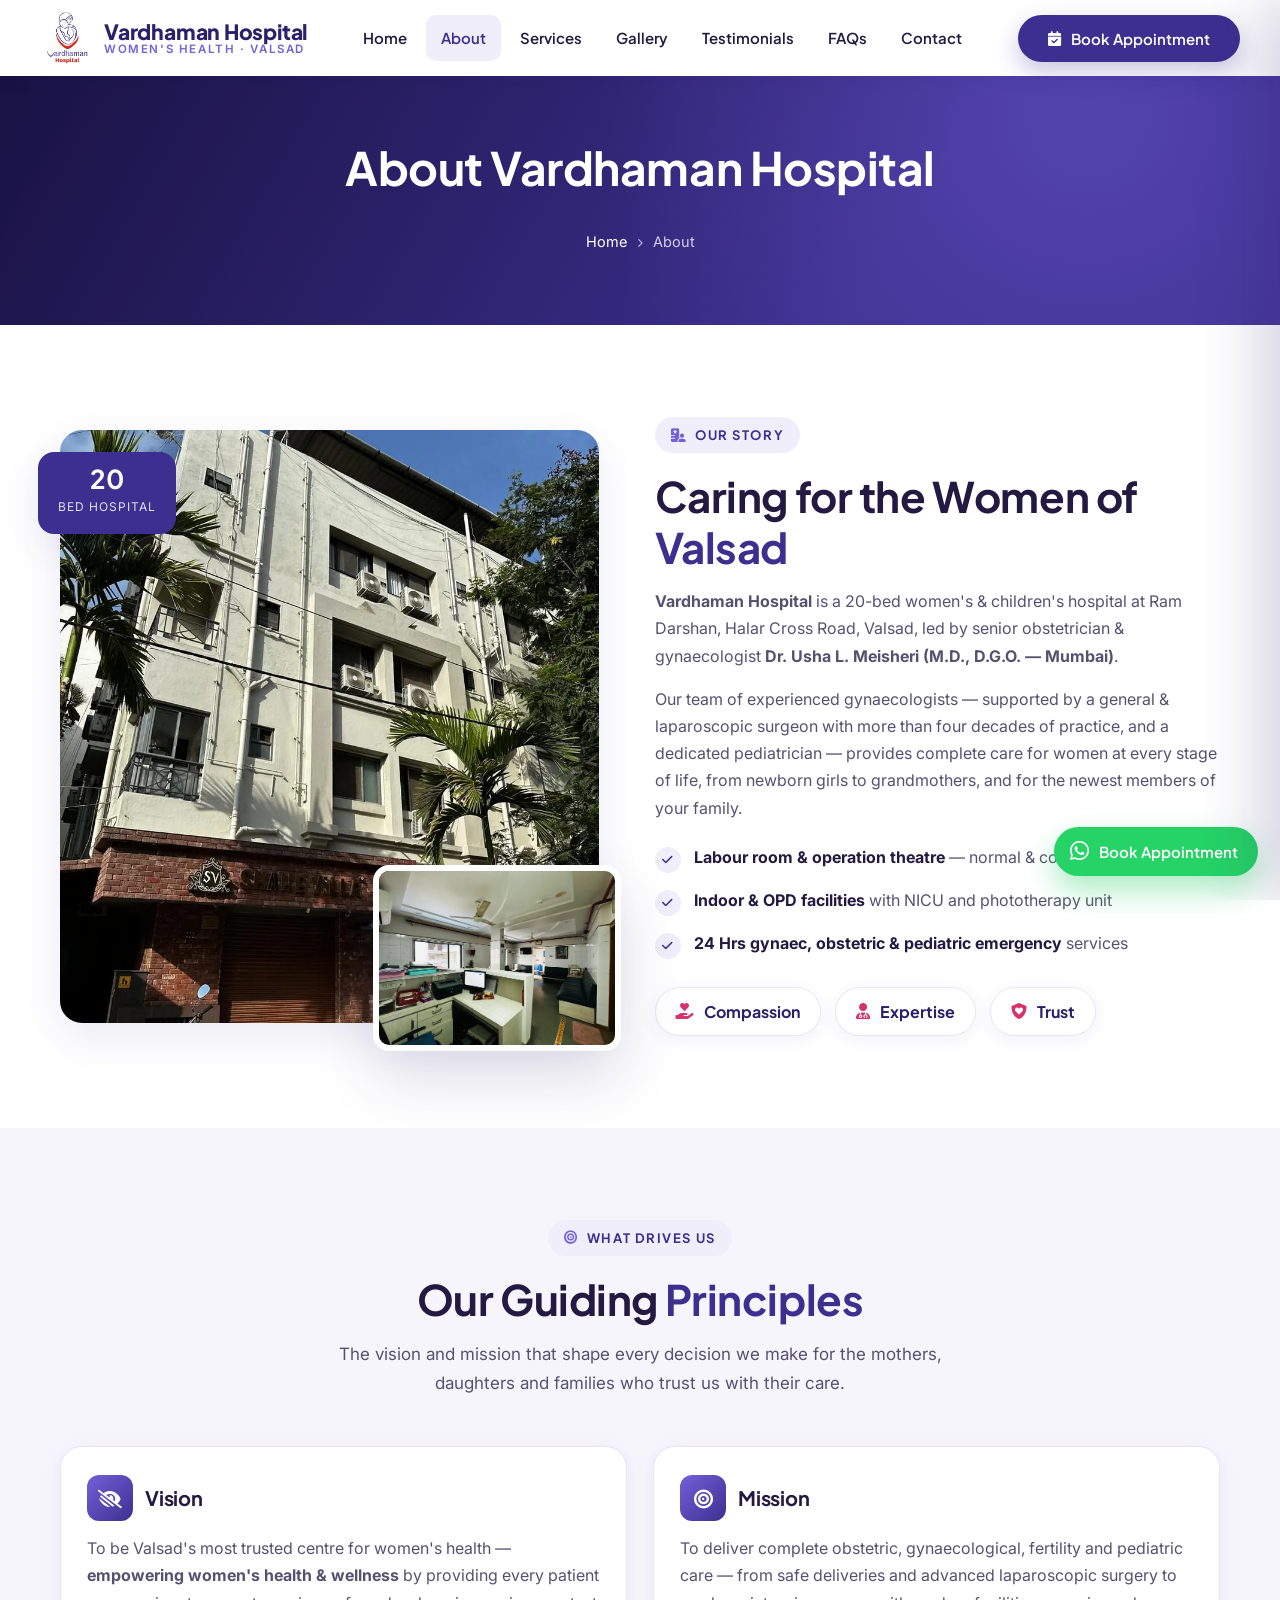
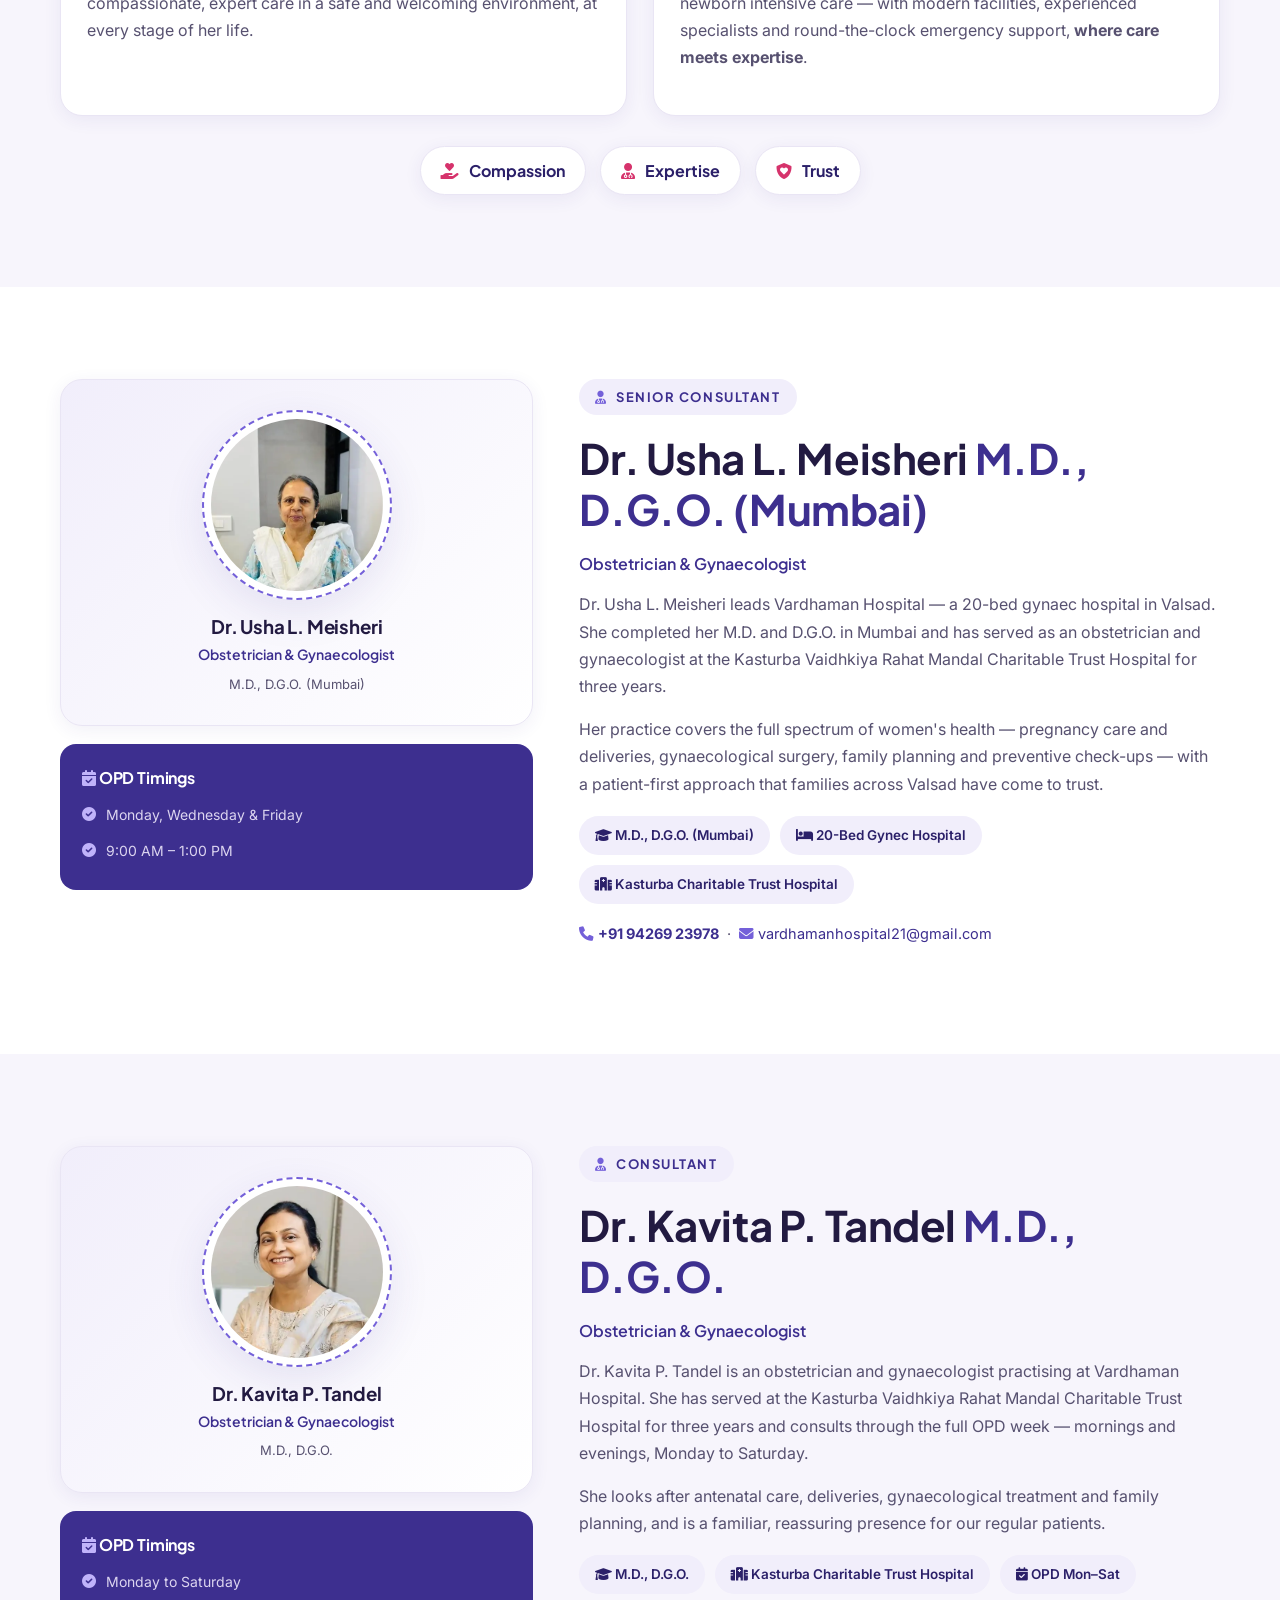
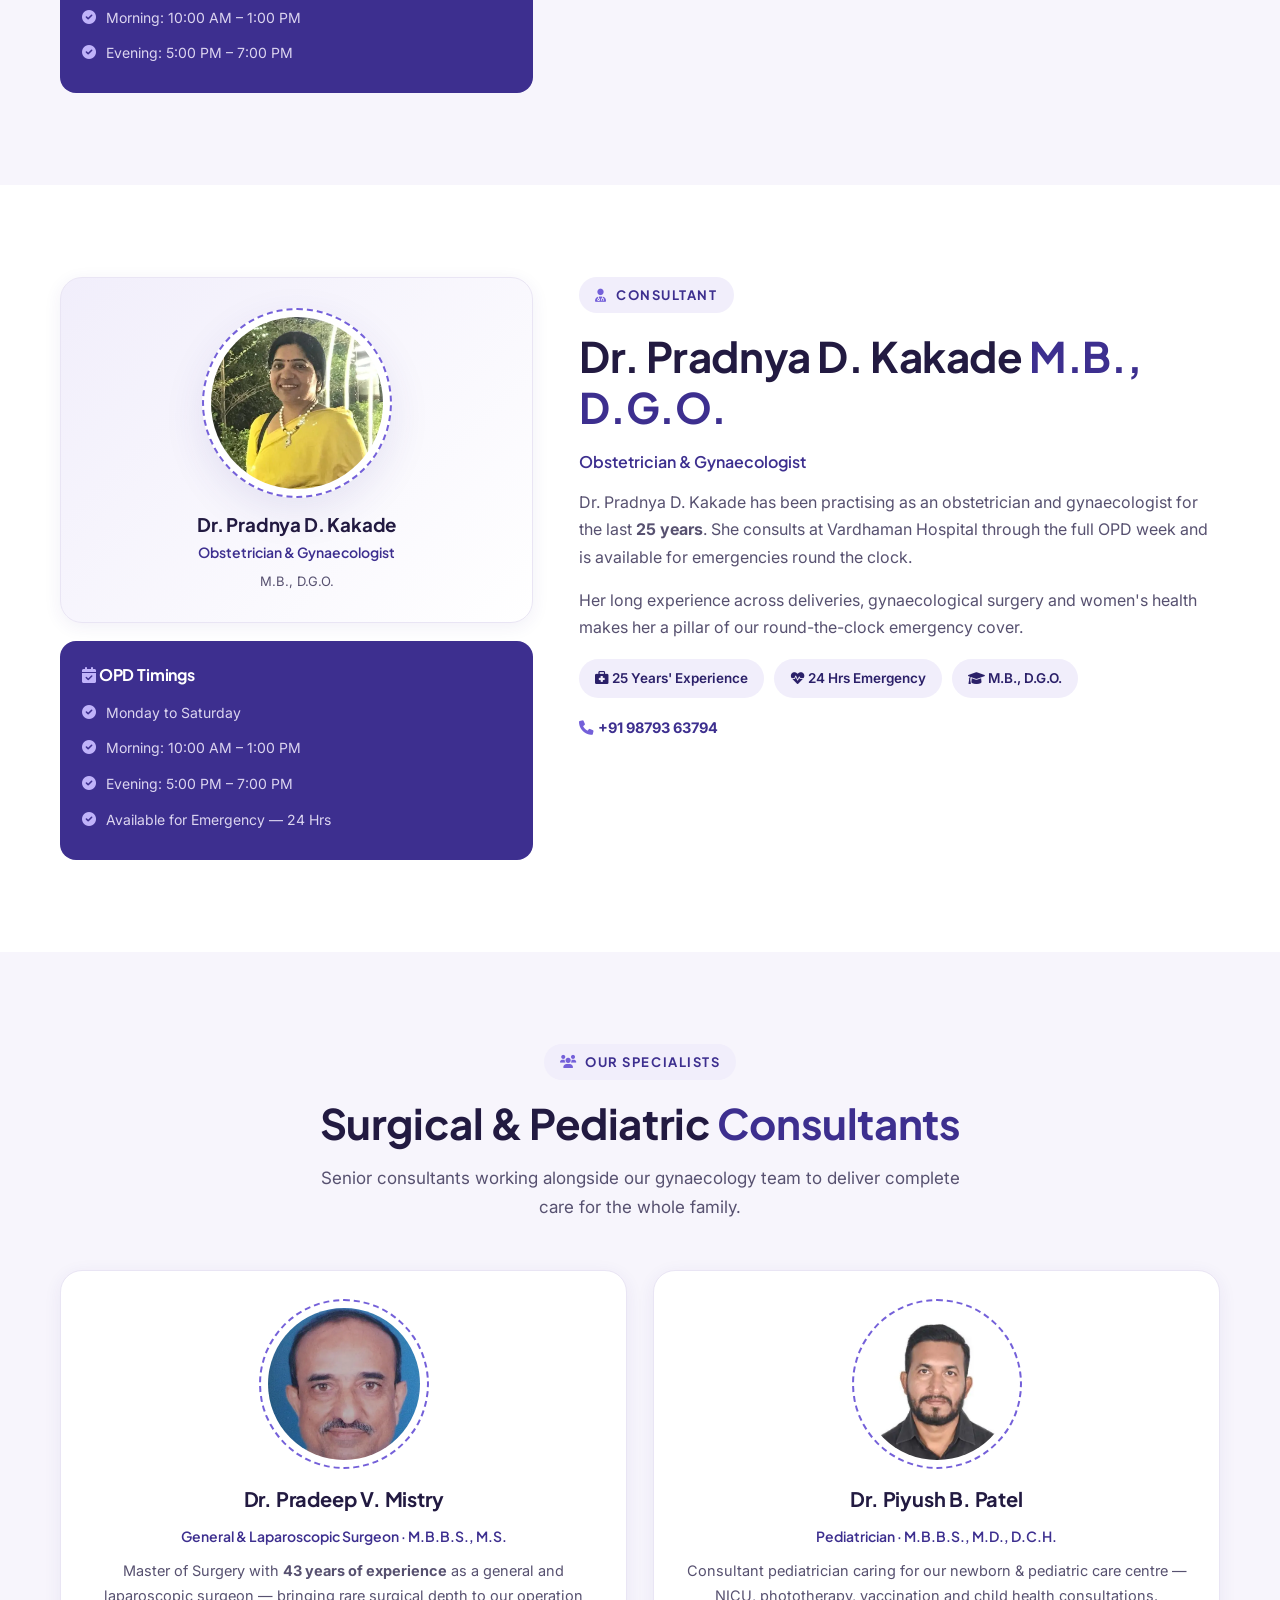
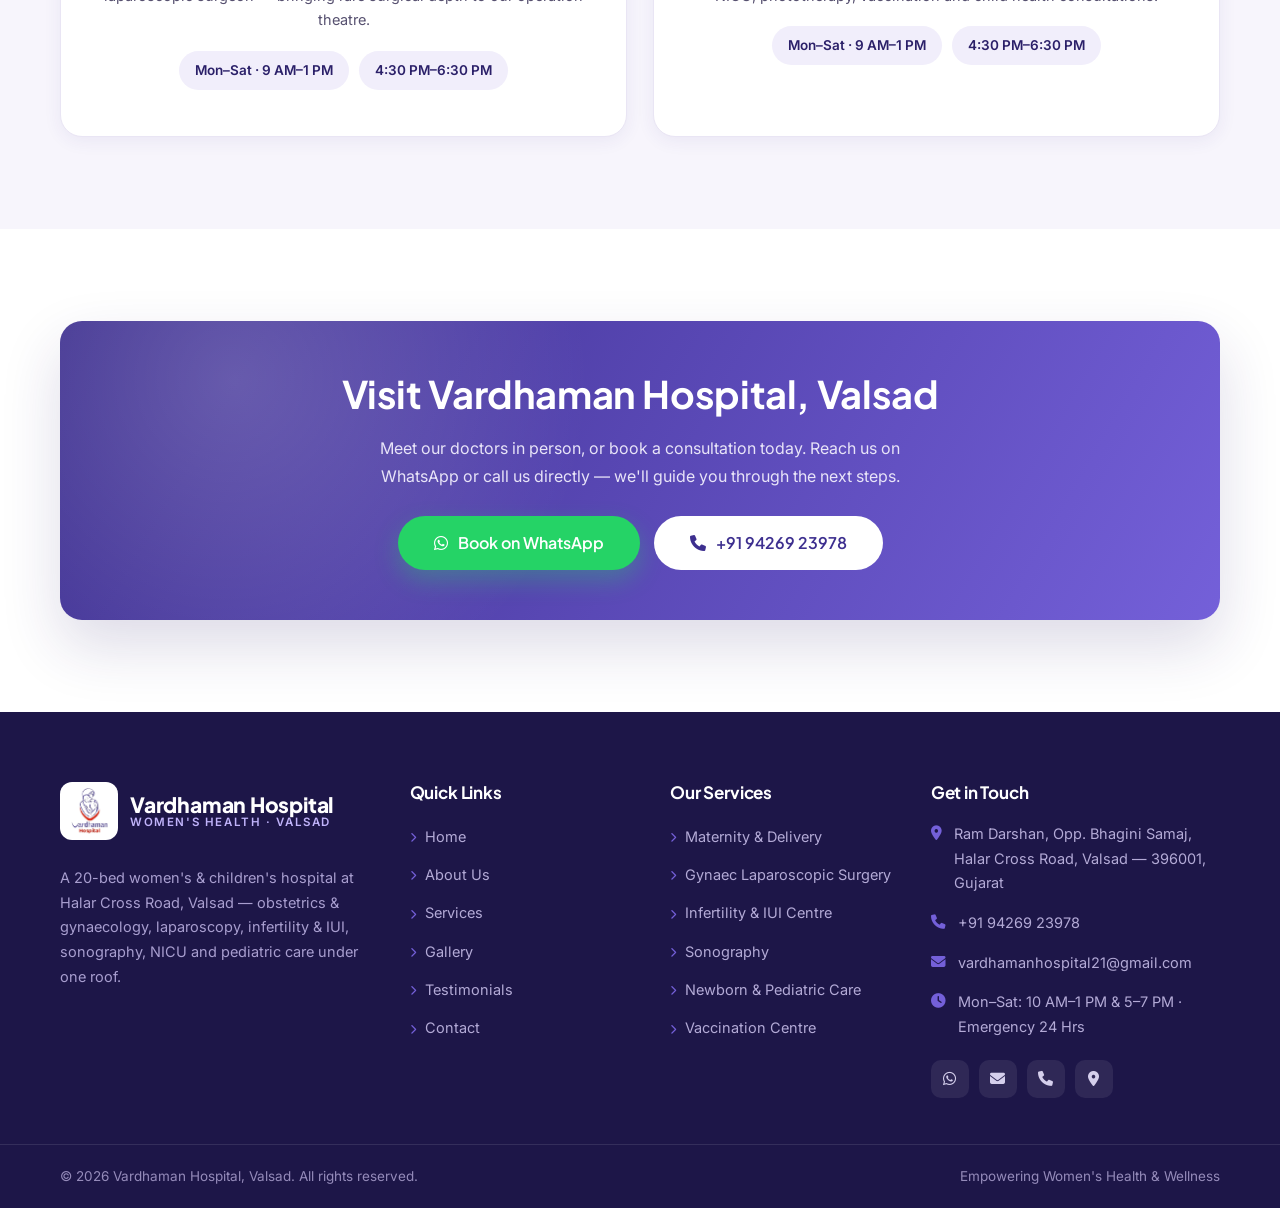
==== about.html @ eed8c85b "initial commit" ====
<!DOCTYPE html>
<html lang="en">

<head>
  <meta charset="UTF-8">
  <meta name="viewport" content="width=device-width, initial-scale=1.0">
  <title>About Us | Vardhaman Hospital — Women's &amp; Children's Hospital, Valsad</title>
  <meta name="description"
    content="About Vardhaman Hospital, Valsad — a 20-bed women's &amp; children's hospital led by Dr. Usha L. Meisheri (M.D., D.G.O.) with an experienced team of gynaecologists, a laparoscopic surgeon and a pediatrician.">
  <meta name="theme-color" content="#3d2f8f">

  <!--===== FAVICON =====-->
  <link rel="icon" href="assets/img/vardhaman/logo/favicon.ico" sizes="any">
  <link rel="icon" type="image/png" sizes="32x32" href="assets/img/vardhaman/logo/favicon-32x32.png">
  <link rel="icon" type="image/png" sizes="16x16" href="assets/img/vardhaman/logo/favicon-16x16.png">
  <link rel="apple-touch-icon" href="assets/img/vardhaman/logo/apple-touch-icon.png">

  <!--===== FONTS =====-->
  <link rel="preconnect" href="https://fonts.googleapis.com">
  <link rel="preconnect" href="https://fonts.gstatic.com" crossorigin>
  <link href="https://fonts.googleapis.com/css2?family=Plus+Jakarta+Sans:wght@500;600;700;800&family=Inter:wght@400;500;600&display=swap" rel="stylesheet">

  <!--===== CSS =====-->
  <link rel="stylesheet" href="assets/css/fa-subset.css">
  <link rel="stylesheet" href="assets/css/vardhaman.css">
</head>

<body>
  <!--===== FLOATING WHATSAPP + TOP =====-->
  <a class="sd-wa" href="https://api.whatsapp.com/send/?phone=919426923978&text=Hello%20Vardhaman%20Hospital%2C%20I%20would%20like%20to%20book%20an%20appointment." target="_blank" rel="noopener" aria-label="Book on WhatsApp">
    <span class="sd-wa__pulse"></span><i class="fa-brands fa-whatsapp"></i><span class="sd-wa__label">Book Appointment</span>
  </a>
  <button class="sd-top" aria-label="Back to top"><i class="fa-solid fa-arrow-up"></i></button>

  <!--===== HEADER =====-->
  <header class="sd-header">
    <div class="sd-container sd-header__in">
      <a href="index.html" class="sd-brand">
        <img src="assets/img/vardhaman/logo/vardhaman-logo.webp" alt="Vardhaman Hospital logo" class="sd-brand__mark">
        <span class="sd-brand__tx"><b>Vardhaman Hospital</b><span>Women's Health · Valsad</span></span>
      </a>
      <nav class="sd-nav">
        <a href="index.html">Home</a>
        <a href="about.html" class="active">About</a>
        <a href="services.html">Services</a>
        <a href="gallery.html">Gallery</a>
        <a href="testimonial.html">Testimonials</a>
        <a href="faq.html">FAQs</a>
        <a href="contact.html">Contact</a>
      </nav>
      <div class="sd-header__cta">
        <a href="contact.html" class="sd-btn sd-btn--primary"><i class="fa-solid fa-calendar-check"></i> Book Appointment</a>
        <button class="sd-burger" aria-label="Open menu"><i class="fa-solid fa-bars-staggered"></i></button>
      </div>
    </div>
  </header>

  <!--===== MOBILE DRAWER =====-->
  <div class="sd-offcanvas">
  <div class="sd-overlay"></div>
  <aside class="sd-drawer" aria-label="Mobile menu">
    <div class="sd-drawer__head">
      <a href="index.html" class="sd-brand">
        <img src="assets/img/vardhaman/logo/vardhaman-logo.webp" alt="Vardhaman Hospital logo" class="sd-brand__mark">
        <span class="sd-brand__tx"><b>Vardhaman Hospital</b><span>Women's Health · Valsad</span></span>
      </a>
      <button class="sd-drawer__close" aria-label="Close menu"><i class="fa-solid fa-xmark"></i></button>
    </div>
    <nav>
      <a href="index.html">Home</a>
      <a href="about.html" class="active">About</a>
      <a href="services.html">Services</a>
      <a href="gallery.html">Gallery</a>
      <a href="testimonial.html">Testimonials</a>
      <a href="faq.html">FAQs</a>
      <a href="contact.html">Contact</a>
    </nav>
    <div class="sd-drawer__cta">
      <a href="https://api.whatsapp.com/send/?phone=919426923978&text=Hello%20Vardhaman%20Hospital%2C%20I%20would%20like%20to%20book%20an%20appointment." target="_blank" rel="noopener" class="sd-btn sd-btn--wa"><i class="fa-brands fa-whatsapp"></i> Book on WhatsApp</a>
      <a href="tel:+919426923978" class="sd-btn sd-btn--ghost"><i class="fa-solid fa-phone"></i> Call Now</a>
    </div>
    <div class="sd-drawer__contact">
      <a href="https://www.google.com/maps?q=Vardhaman+Hospital+Halar+Cross+Road+Valsad" target="_blank" rel="noopener"><i class="fa-solid fa-location-dot"></i> Ram Darshan, Opp. Bhagini Samaj, Halar Cross Road, Valsad — 396001</a>
      <a href="mailto:vardhamanhospital21@gmail.com"><i class="fa-solid fa-envelope"></i> vardhamanhospital21@gmail.com</a>
    </div>
  </aside>
  </div>

  <!--===== PAGE HERO =====-->
  <section class="sd-pagehero">
    <div class="sd-container">
      <h1>About Vardhaman Hospital</h1>
      <div class="sd-crumb"><a href="index.html">Home</a> <i class="fa-solid fa-chevron-right"></i> <span>About</span></div>
    </div>
  </section>

  <!--===== OUR STORY =====-->
  <section class="sd-section">
    <div class="sd-container">
      <div class="sd-about__grid">
        <div class="sd-about__media">
          <img src="assets/img/vardhaman/photos/building-front.webp" alt="Vardhaman Hospital building at Halar Cross Road, Valsad" class="main" loading="lazy" decoding="async">
          <img src="assets/img/vardhaman/photos/reception.webp" alt="Reception at Vardhaman Hospital" class="accent-img" loading="lazy" decoding="async">
          <div class="estab"><b>20</b><span>Bed Hospital</span></div>
        </div>
        <div class="sd-about__body">
          <span class="sd-eyebrow"><i class="fa-solid fa-hospital-user"></i> Our Story</span>
          <h2 class="sd-title">Caring for the Women of <span class="hl">Valsad</span></h2>
          <p><strong>Vardhaman Hospital</strong> is a 20-bed women's &amp; children's hospital at Ram Darshan, Halar Cross Road, Valsad, led by senior obstetrician &amp; gynaecologist <strong>Dr. Usha L. Meisheri (M.D., D.G.O. — Mumbai)</strong>.</p>
          <p>Our team of experienced gynaecologists — supported by a general &amp; laparoscopic surgeon with more than four decades of practice, and a dedicated pediatrician — provides complete care for women at every stage of life, from newborn girls to grandmothers, and for the newest members of your family.</p>
          <ul class="sd-feat-list">
            <li><i class="fa-solid fa-check"></i> <span><b>Labour room &amp; operation theatre</b> — normal &amp; complicated deliveries</span></li>
            <li><i class="fa-solid fa-check"></i> <span><b>Indoor &amp; OPD facilities</b> with NICU and phototherapy unit</span></li>
            <li><i class="fa-solid fa-check"></i> <span><b>24 Hrs gynaec, obstetric &amp; pediatric emergency</b> services</span></li>
          </ul>
          <div class="sd-values">
            <span class="sd-value"><i class="fa-solid fa-hand-holding-heart"></i> Compassion</span>
            <span class="sd-value"><i class="fa-solid fa-user-doctor"></i> Expertise</span>
            <span class="sd-value"><i class="fa-solid fa-shield-heart"></i> Trust</span>
          </div>
        </div>
      </div>
    </div>
  </section>

  <!--===== GUIDING PRINCIPLES =====-->
  <section class="sd-section sd-section--soft">
    <div class="sd-container">
      <div class="sd-head-center" style="margin-bottom:48px;">
        <span class="sd-eyebrow"><i class="fa-solid fa-bullseye"></i> What Drives Us</span>
        <h2 class="sd-title">Our Guiding <span class="hl">Principles</span></h2>
        <p class="sd-lead sd-narrow">The vision and mission that shape every decision we make for the mothers, daughters and families who trust us with their care.</p>
      </div>
      <div class="sd-grid-2">
        <div class="sd-pc-card">
          <h3><span class="sd-pc-ic"><i class="fa-solid fa-eye-low-vision"></i></span> Vision</h3>
          <p>To be Valsad's most trusted centre for women's health — <strong>empowering women's health &amp; wellness</strong> by providing every patient compassionate, expert care in a safe and welcoming environment, at every stage of her life.</p>
        </div>
        <div class="sd-pc-card">
          <h3><span class="sd-pc-ic"><i class="fa-solid fa-bullseye"></i></span> Mission</h3>
          <p>To deliver complete obstetric, gynaecological, fertility and pediatric care — from safe deliveries and advanced laparoscopic surgery to newborn intensive care — with modern facilities, experienced specialists and round-the-clock emergency support, <strong>where care meets expertise</strong>.</p>
        </div>
      </div>
      <div class="sd-values" style="justify-content:center; margin-top:30px;">
        <span class="sd-value"><i class="fa-solid fa-hand-holding-heart"></i> Compassion</span>
        <span class="sd-value"><i class="fa-solid fa-user-doctor"></i> Expertise</span>
        <span class="sd-value"><i class="fa-solid fa-shield-heart"></i> Trust</span>
      </div>
    </div>
  </section>

  <!--===== DOCTOR — DR. USHA L. MEISHERI =====-->
  <section class="sd-section">
    <div class="sd-container">
      <div class="sd-profile">
        <div class="sd-profile__media">
          <div style="background:linear-gradient(135deg,var(--c-accent-soft),#fff);border:1px solid var(--c-line);border-radius:var(--radius-lg);padding:30px 24px;text-align:center;box-shadow:var(--shadow-sm);margin-bottom:18px;">
            <img src="assets/img/vardhaman/team/dr-usha-meisheri.webp" alt="Dr. Usha L. Meisheri, Obstetrician &amp; Gynaecologist" style="width:190px;height:190px;border-radius:50%;object-fit:cover;object-position:top center;margin:0 auto 16px;display:block;border:2px dashed var(--c-accent);padding:7px;background:#fff;" loading="lazy" decoding="async">
            <h3 style="margin-bottom:4px;">Dr. Usha L. Meisheri</h3>
            <div style="color:var(--c-primary);font-weight:600;font-family:var(--ff-head);font-size:14px;">Obstetrician &amp; Gynaecologist</div>
            <p style="font-size:13px;margin:6px 0 0;color:var(--c-body);">M.D., D.G.O. (Mumbai)</p>
          </div>
          <div class="card">
            <h4><i class="fa-solid fa-calendar-check"></i> OPD Timings</h4>
            <ul>
              <li><i class="fa-solid fa-circle-check"></i> <span>Monday, Wednesday &amp; Friday</span></li>
              <li><i class="fa-solid fa-circle-check"></i> <span>9:00 AM – 1:00 PM</span></li>
            </ul>
          </div>
        </div>
        <div class="sd-profile__body">
          <span class="sd-eyebrow"><i class="fa-solid fa-user-doctor"></i> Senior Consultant</span>
          <h2 class="sd-title">Dr. Usha L. Meisheri <span class="hl">M.D., D.G.O. (Mumbai)</span></h2>
          <div class="sd-doc__role" style="font-size:16px; margin-bottom:14px;">Obstetrician &amp; Gynaecologist</div>
          <p>Dr. Usha L. Meisheri leads Vardhaman Hospital — a 20-bed gynaec hospital in Valsad. She completed her M.D. and D.G.O. in Mumbai and has served as an obstetrician and gynaecologist at the Kasturba Vaidhkiya Rahat Mandal Charitable Trust Hospital for three years.</p>
          <p>Her practice covers the full spectrum of women's health — pregnancy care and deliveries, gynaecological surgery, family planning and preventive check-ups — with a patient-first approach that families across Valsad have come to trust.</p>
          <div class="sd-chip-row">
            <span class="sd-chip"><i class="fa-solid fa-graduation-cap"></i> M.D., D.G.O. (Mumbai)</span>
            <span class="sd-chip"><i class="fa-solid fa-bed"></i> 20-Bed Gynec Hospital</span>
            <span class="sd-chip"><i class="fa-solid fa-hospital"></i> Kasturba Charitable Trust Hospital</span>
          </div>
          <p style="font-size:14.5px;"><i class="fa-solid fa-phone" style="color:var(--c-accent);"></i> <a href="tel:+919426923978"><strong>+91 94269 23978</strong></a> &nbsp;·&nbsp; <i class="fa-solid fa-envelope" style="color:var(--c-accent);"></i> <a href="mailto:vardhamanhospital21@gmail.com">vardhamanhospital21@gmail.com</a></p>
        </div>
      </div>
    </div>
  </section>

  <!--===== DOCTOR — DR. KAVITA P. TANDEL =====-->
  <section class="sd-section sd-section--soft">
    <div class="sd-container">
      <div class="sd-profile">
        <div class="sd-profile__media">
          <div style="background:linear-gradient(135deg,var(--c-accent-soft),#fff);border:1px solid var(--c-line);border-radius:var(--radius-lg);padding:30px 24px;text-align:center;box-shadow:var(--shadow-sm);margin-bottom:18px;">
            <img src="assets/img/vardhaman/team/dr-kavita-tandel.webp" alt="Dr. Kavita P. Tandel, Obstetrician &amp; Gynaecologist" style="width:190px;height:190px;border-radius:50%;object-fit:cover;object-position:top center;margin:0 auto 16px;display:block;border:2px dashed var(--c-accent);padding:7px;background:#fff;" loading="lazy" decoding="async">
            <h3 style="margin-bottom:4px;">Dr. Kavita P. Tandel</h3>
            <div style="color:var(--c-primary);font-weight:600;font-family:var(--ff-head);font-size:14px;">Obstetrician &amp; Gynaecologist</div>
            <p style="font-size:13px;margin:6px 0 0;color:var(--c-body);">M.D., D.G.O.</p>
          </div>
          <div class="card">
            <h4><i class="fa-solid fa-calendar-check"></i> OPD Timings</h4>
            <ul>
              <li><i class="fa-solid fa-circle-check"></i> <span>Monday to Saturday</span></li>
              <li><i class="fa-solid fa-circle-check"></i> <span>Morning: 10:00 AM – 1:00 PM</span></li>
              <li><i class="fa-solid fa-circle-check"></i> <span>Evening: 5:00 PM – 7:00 PM</span></li>
            </ul>
          </div>
        </div>
        <div class="sd-profile__body">
          <span class="sd-eyebrow"><i class="fa-solid fa-user-doctor"></i> Consultant</span>
          <h2 class="sd-title">Dr. Kavita P. Tandel <span class="hl">M.D., D.G.O.</span></h2>
          <div class="sd-doc__role" style="font-size:16px; margin-bottom:14px;">Obstetrician &amp; Gynaecologist</div>
          <p>Dr. Kavita P. Tandel is an obstetrician and gynaecologist practising at Vardhaman Hospital. She has served at the Kasturba Vaidhkiya Rahat Mandal Charitable Trust Hospital for three years and consults through the full OPD week — mornings and evenings, Monday to Saturday.</p>
          <p>She looks after antenatal care, deliveries, gynaecological treatment and family planning, and is a familiar, reassuring presence for our regular patients.</p>
          <div class="sd-chip-row">
            <span class="sd-chip"><i class="fa-solid fa-graduation-cap"></i> M.D., D.G.O.</span>
            <span class="sd-chip"><i class="fa-solid fa-hospital"></i> Kasturba Charitable Trust Hospital</span>
            <span class="sd-chip"><i class="fa-solid fa-calendar-check"></i> OPD Mon–Sat</span>
          </div>
        </div>
      </div>
    </div>
  </section>

  <!--===== DOCTOR — DR. PRADNYA D. KAKADE =====-->
  <section class="sd-section">
    <div class="sd-container">
      <div class="sd-profile">
        <div class="sd-profile__media">
          <div style="background:linear-gradient(135deg,var(--c-accent-soft),#fff);border:1px solid var(--c-line);border-radius:var(--radius-lg);padding:30px 24px;text-align:center;box-shadow:var(--shadow-sm);margin-bottom:18px;">
            <img src="assets/img/vardhaman/team/dr-pradnya-kakade.webp" alt="Dr. Pradnya D. Kakade, Obstetrician &amp; Gynaecologist" style="width:190px;height:190px;border-radius:50%;object-fit:cover;object-position:top center;margin:0 auto 16px;display:block;border:2px dashed var(--c-accent);padding:7px;background:#fff;" loading="lazy" decoding="async">
            <h3 style="margin-bottom:4px;">Dr. Pradnya D. Kakade</h3>
            <div style="color:var(--c-primary);font-weight:600;font-family:var(--ff-head);font-size:14px;">Obstetrician &amp; Gynaecologist</div>
            <p style="font-size:13px;margin:6px 0 0;color:var(--c-body);">M.B., D.G.O.</p>
          </div>
          <div class="card">
            <h4><i class="fa-solid fa-calendar-check"></i> OPD Timings</h4>
            <ul>
              <li><i class="fa-solid fa-circle-check"></i> <span>Monday to Saturday</span></li>
              <li><i class="fa-solid fa-circle-check"></i> <span>Morning: 10:00 AM – 1:00 PM</span></li>
              <li><i class="fa-solid fa-circle-check"></i> <span>Evening: 5:00 PM – 7:00 PM</span></li>
              <li><i class="fa-solid fa-circle-check"></i> <span>Available for Emergency — 24 Hrs</span></li>
            </ul>
          </div>
        </div>
        <div class="sd-profile__body">
          <span class="sd-eyebrow"><i class="fa-solid fa-user-doctor"></i> Consultant</span>
          <h2 class="sd-title">Dr. Pradnya D. Kakade <span class="hl">M.B., D.G.O.</span></h2>
          <div class="sd-doc__role" style="font-size:16px; margin-bottom:14px;">Obstetrician &amp; Gynaecologist</div>
          <p>Dr. Pradnya D. Kakade has been practising as an obstetrician and gynaecologist for the last <strong>25 years</strong>. She consults at Vardhaman Hospital through the full OPD week and is available for emergencies round the clock.</p>
          <p>Her long experience across deliveries, gynaecological surgery and women's health makes her a pillar of our round-the-clock emergency cover.</p>
          <div class="sd-chip-row">
            <span class="sd-chip"><i class="fa-solid fa-briefcase-medical"></i> 25 Years' Experience</span>
            <span class="sd-chip"><i class="fa-solid fa-heart-pulse"></i> 24 Hrs Emergency</span>
            <span class="sd-chip"><i class="fa-solid fa-graduation-cap"></i> M.B., D.G.O.</span>
          </div>
          <p style="font-size:14.5px;"><i class="fa-solid fa-phone" style="color:var(--c-accent);"></i> <a href="tel:+919879363794"><strong>+91 98793 63794</strong></a></p>
        </div>
      </div>
    </div>
  </section>

  <!--===== VISITING CONSULTANTS =====-->
  <section class="sd-section sd-section--soft">
    <div class="sd-container">
      <div class="sd-head-center" style="margin-bottom:48px;">
        <span class="sd-eyebrow"><i class="fa-solid fa-users"></i> Our Specialists</span>
        <h2 class="sd-title">Surgical &amp; Pediatric <span class="hl">Consultants</span></h2>
        <p class="sd-lead sd-narrow">Senior consultants working alongside our gynaecology team to deliver complete care for the whole family.</p>
      </div>
      <div class="sd-grid-2">
        <div class="sd-pc-card" style="text-align:center;">
          <img src="assets/img/vardhaman/team/dr-pradeep-mistry.webp" alt="Dr. Pradeep V. Mistry, General &amp; Laparoscopic Surgeon" style="width:170px;height:170px;border-radius:50%;object-fit:cover;object-position:top center;margin:0 auto 18px;display:block;border:2px dashed var(--c-accent);padding:7px;background:#fff;" loading="lazy" decoding="async">
          <h3 style="justify-content:center;">Dr. Pradeep V. Mistry</h3>
          <div style="color:var(--c-primary);font-weight:600;font-family:var(--ff-head);font-size:14px;margin-bottom:10px;">General &amp; Laparoscopic Surgeon · M.B.B.S., M.S.</div>
          <p style="font-size:14.5px;">Master of Surgery with <strong>43 years of experience</strong> as a general and laparoscopic surgeon — bringing rare surgical depth to our operation theatre.</p>
          <div class="sd-chip-row" style="justify-content:center;">
            <span class="sd-chip">Mon–Sat · 9 AM–1 PM</span>
            <span class="sd-chip">4:30 PM–6:30 PM</span>
          </div>
        </div>
        <div class="sd-pc-card" style="text-align:center;">
          <img src="assets/img/vardhaman/team/dr-piyush-patel.webp" alt="Dr. Piyush B. Patel, Pediatrician" style="width:170px;height:170px;border-radius:50%;object-fit:cover;object-position:top center;margin:0 auto 18px;display:block;border:2px dashed var(--c-accent);padding:7px;background:#fff;" loading="lazy" decoding="async">
          <h3 style="justify-content:center;">Dr. Piyush B. Patel</h3>
          <div style="color:var(--c-primary);font-weight:600;font-family:var(--ff-head);font-size:14px;margin-bottom:10px;">Pediatrician · M.B.B.S., M.D., D.C.H.</div>
          <p style="font-size:14.5px;">Consultant pediatrician caring for our newborn &amp; pediatric care centre — NICU, phototherapy, vaccination and child health consultations.</p>
          <div class="sd-chip-row" style="justify-content:center;">
            <span class="sd-chip">Mon–Sat · 9 AM–1 PM</span>
            <span class="sd-chip">4:30 PM–6:30 PM</span>
          </div>
        </div>
      </div>
    </div>
  </section>

  <!--===== CTA BANNER =====-->
  <section class="sd-section">
    <div class="sd-container">
      <div class="sd-cta">
        <h2>Visit Vardhaman Hospital, Valsad</h2>
        <p>Meet our doctors in person, or book a consultation today. Reach us on WhatsApp or call us directly — we'll guide you through the next steps.</p>
        <div class="sd-cta__btns">
          <a href="https://api.whatsapp.com/send/?phone=919426923978&text=Hello%20Vardhaman%20Hospital%2C%20I%20would%20like%20to%20book%20an%20appointment." target="_blank" rel="noopener" class="sd-btn sd-btn--wa sd-btn--lg"><i class="fa-brands fa-whatsapp"></i> Book on WhatsApp</a>
          <a href="tel:+919426923978" class="sd-btn sd-btn--light sd-btn--lg"><i class="fa-solid fa-phone"></i> +91 94269 23978</a>
        </div>
      </div>
    </div>
  </section>

  <!--===== FOOTER =====-->
  <footer class="sd-footer">
    <div class="sd-container">
      <div class="sd-footer__grid">
        <div class="sd-footer__about">
          <a href="index.html" class="sd-brand">
            <img src="assets/img/vardhaman/logo/vardhaman-logo.webp" alt="Vardhaman Hospital logo" class="sd-brand__mark">
            <span class="sd-brand__tx"><b>Vardhaman Hospital</b><span>Women's Health · Valsad</span></span>
          </a>
          <p>A 20-bed women's &amp; children's hospital at Halar Cross Road, Valsad — obstetrics &amp; gynaecology, laparoscopy, infertility &amp; IUI, sonography, NICU and pediatric care under one roof.</p>
        </div>
        <div>
          <h4>Quick Links</h4>
          <ul class="sd-footer__links">
            <li><a href="index.html"><i class="fa-solid fa-chevron-right"></i> Home</a></li>
            <li><a href="about.html"><i class="fa-solid fa-chevron-right"></i> About Us</a></li>
            <li><a href="services.html"><i class="fa-solid fa-chevron-right"></i> Services</a></li>
            <li><a href="gallery.html"><i class="fa-solid fa-chevron-right"></i> Gallery</a></li>
            <li><a href="testimonial.html"><i class="fa-solid fa-chevron-right"></i> Testimonials</a></li>
            <li><a href="contact.html"><i class="fa-solid fa-chevron-right"></i> Contact</a></li>
          </ul>
        </div>
        <div>
          <h4>Our Services</h4>
          <ul class="sd-footer__links">
            <li><a href="services.html"><i class="fa-solid fa-chevron-right"></i> Maternity &amp; Delivery</a></li>
            <li><a href="services.html"><i class="fa-solid fa-chevron-right"></i> Gynaec Laparoscopic Surgery</a></li>
            <li><a href="services.html"><i class="fa-solid fa-chevron-right"></i> Infertility &amp; IUI Centre</a></li>
            <li><a href="services.html"><i class="fa-solid fa-chevron-right"></i> Sonography</a></li>
            <li><a href="services.html"><i class="fa-solid fa-chevron-right"></i> Newborn &amp; Pediatric Care</a></li>
            <li><a href="services.html"><i class="fa-solid fa-chevron-right"></i> Vaccination Centre</a></li>
          </ul>
        </div>
        <div>
          <h4>Get in Touch</h4>
          <ul class="sd-footer__contact">
            <li><i class="fa-solid fa-location-dot"></i> <span>Ram Darshan, Opp. Bhagini Samaj, Halar Cross Road, Valsad — 396001, Gujarat</span></li>
            <li><i class="fa-solid fa-phone"></i> <span><a href="tel:+919426923978">+91 94269 23978</a></span></li>
            <li><i class="fa-solid fa-envelope"></i> <a href="mailto:vardhamanhospital21@gmail.com">vardhamanhospital21@gmail.com</a></li>
            <li><i class="fa-solid fa-clock"></i> <span>Mon–Sat: 10 AM–1 PM &amp; 5–7 PM · Emergency 24 Hrs</span></li>
          </ul>
          <div class="sd-footer__social">
            <a href="https://api.whatsapp.com/send/?phone=919426923978" target="_blank" rel="noopener" aria-label="WhatsApp"><i class="fa-brands fa-whatsapp"></i></a>
            <a href="mailto:vardhamanhospital21@gmail.com" aria-label="Email"><i class="fa-solid fa-envelope"></i></a>
            <a href="tel:+919426923978" aria-label="Phone"><i class="fa-solid fa-phone"></i></a>
            <a href="https://www.google.com/maps?q=Vardhaman+Hospital+Halar+Cross+Road+Valsad" target="_blank" rel="noopener" aria-label="Map"><i class="fa-solid fa-location-dot"></i></a>
          </div>
        </div>
      </div>
    </div>
    <div class="sd-footer__bar">
      <div class="sd-container" style="display:flex; justify-content:space-between; gap:14px; flex-wrap:wrap; width:100%;">
        <span>© 2026 Vardhaman Hospital, Valsad. All rights reserved.</span>
        <span>Empowering Women's Health &amp; Wellness</span>
      </div>
    </div>
  </footer>

  <!--===== JS =====-->
  <script defer src="assets/js/vardhaman.js"></script>
</body>

</html>
---- assets/css/fa-subset.css ----
/* Font Awesome 6 (Free) — subset for Vardhaman Hospital. Only icons used on the site. */
@font-face{font-family:"Font Awesome 6 Free";font-style:normal;font-weight:900;font-display:swap;src:url("fonts/fa-solid-900.woff2") format("woff2")}
@font-face{font-family:"Font Awesome 6 Brands";font-style:normal;font-weight:400;font-display:swap;src:url("fonts/fa-brands-400.woff2") format("woff2")}
.fa,.fas,.fa-solid,.fab,.fa-brands{-webkit-font-smoothing:antialiased;-moz-osx-font-smoothing:grayscale;display:inline-block;font-style:normal;font-variant:normal;line-height:1;text-rendering:auto}
.fa,.fas,.fa-solid{font-family:"Font Awesome 6 Free";font-weight:900}
.fab,.fa-brands{font-family:"Font Awesome 6 Brands";font-weight:400}
.fa-arrow-right-long::before{content:"\f178"}
.fa-arrow-up::before{content:"\f062"}
.fa-award::before{content:"\f559"}
.fa-bars-staggered::before{content:"\f550"}
.fa-bed::before{content:"\f236"}
.fa-bolt::before{content:"\f0e7"}
.fa-bone::before{content:"\f5d7"}
.fa-briefcase-medical::before{content:"\f469"}
.fa-bullseye::before{content:"\f140"}
.fa-calendar-check::before{content:"\f274"}
.fa-certificate::before{content:"\f0a3"}
.fa-check::before{content:"\f00c"}
.fa-chevron-right::before{content:"\f054"}
.fa-circle-check::before{content:"\f058"}
.fa-circle-info::before{content:"\f05a"}
.fa-clipboard-check::before{content:"\f46c"}
.fa-clock::before{content:"\f017"}
.fa-comment-medical::before{content:"\f7f5"}
.fa-comments::before{content:"\f086"}
.fa-droplet::before{content:"\f043"}
.fa-envelope::before{content:"\f0e0"}
.fa-eye::before{content:"\f06e"}
.fa-eye-low-vision::before{content:"\f2a8"}
.fa-feather::before{content:"\f52d"}
.fa-graduation-cap::before{content:"\f19d"}
.fa-hand-holding-droplet::before{content:"\f4c1"}
.fa-hand-holding-heart::before{content:"\f4be"}
.fa-hand-holding-medical::before{content:"\e05c"}
.fa-heart-pulse::before{content:"\f21e"}
.fa-hospital::before{content:"\f0f8"}
.fa-hospital-user::before{content:"\f80d"}
.fa-house-medical::before{content:"\e3b2"}
.fa-images::before{content:"\f302"}
.fa-indian-rupee-sign::before{content:"\e1bc"}
.fa-layer-group::before{content:"\f5fd"}
.fa-list-check::before{content:"\f0ae"}
.fa-location-dot::before{content:"\f3c5"}
.fa-microscope::before{content:"\f610"}
.fa-people-group::before{content:"\e533"}
.fa-person-pregnant::before{content:"\e31e"}
.fa-phone::before{content:"\f095"}
.fa-phone-volume::before{content:"\f2a0"}
.fa-shield-heart::before{content:"\e574"}
.fa-shield-virus::before{content:"\e06c"}
.fa-star::before{content:"\f005"}
.fa-stethoscope::before{content:"\f0f1"}
.fa-suitcase-medical::before{content:"\f0fa"}
.fa-user-doctor::before{content:"\f0f0"}
.fa-user-tie::before{content:"\f508"}
.fa-users::before{content:"\f0c0"}
.fa-x-ray::before{content:"\f497"}
.fa-xmark::before{content:"\f00d"}

.fa-whatsapp::before{content:"\f232"}
.fa-magnifying-glass::before{content:"\f002"}
---- assets/css/vardhaman.css ----
/* ============================================================
   VARDHAMAN HOSPITAL — Design System
   Women's & Children's Hospital · Valsad, Gujarat
   Brand: Indigo & Red (from logo) · "Empowering Women's Health & Wellness"
   ============================================================ */

:root {
  --c-primary: #3d2f8f;
  --c-primary-dark: #2b2069;
  --c-primary-darker: #1d1648;
  --c-accent: #7460d9;
  --c-accent-soft: #f1eefb;
  --c-accent-soft2: #e2dcf6;
  --c-teal: #d6336c;
  --c-gold: #d99a2b;
  --c-ink: #221a41;
  --c-body: #575170;
  --c-muted: #7587963b;
  --c-line: #e9e5f4;
  --c-bg: #ffffff;
  --c-bg-soft: #f7f5fc;
  --c-bg-soft2: #f0edfa;
  --shadow-sm: 0 4px 18px rgba(61, 47, 143, .07);
  --shadow-md: 0 14px 40px rgba(61, 47, 143, .10);
  --shadow-lg: 0 26px 60px rgba(43, 32, 105, .16);
  --radius: 16px;
  --radius-lg: 22px;
  --maxw: 1200px;
  --ff-head: "Plus Jakarta Sans", "Poppins", system-ui, -apple-system, "Segoe UI", Roboto, sans-serif;
  --ff-body: "Inter", system-ui, -apple-system, "Segoe UI", Roboto, sans-serif;
}

* { box-sizing: border-box; }

html { scroll-behavior: smooth; overflow-x: hidden; }

body {
  margin: 0;
  font-family: var(--ff-body);
  color: var(--c-body);
  background: var(--c-bg);
  font-size: 16px;
  line-height: 1.7;
  -webkit-font-smoothing: antialiased;
  overflow-x: hidden;
}

h1, h2, h3, h4, h5, h6 {
  font-family: var(--ff-head);
  color: var(--c-ink);
  margin: 0 0 .5em;
  line-height: 1.2;
  font-weight: 700;
  letter-spacing: -.01em;
}

a { color: var(--c-primary); text-decoration: none; transition: color .25s, background .25s, box-shadow .25s, transform .25s; }
img { max-width: 100%; display: block; }
p { margin: 0 0 1rem; }
ul { margin: 0; }

.sd-container { width: 100%; max-width: var(--maxw); margin: 0 auto; padding: 0 20px; }
.sd-section { padding: 92px 0; position: relative; }
.sd-section--soft { background: var(--c-bg-soft); }
.sd-section--tight { padding: 70px 0; }
.sd-narrow { max-width: 760px; margin: 0 auto; }

/* ---------- Section headings ---------- */
.sd-eyebrow {
  display: inline-flex; align-items: center; gap: 8px;
  font-family: var(--ff-head);
  font-size: 13px; font-weight: 700; letter-spacing: .12em; text-transform: uppercase;
  color: var(--c-primary);
  background: var(--c-accent-soft);
  padding: 7px 16px; border-radius: 30px; margin-bottom: 18px;
}
.sd-eyebrow i { color: var(--c-accent); }
.sd-title { font-size: clamp(28px, 4vw, 42px); margin-bottom: 16px; }
.sd-title .hl { color: var(--c-primary); }
.sd-lead { font-size: 17px; color: var(--c-body); max-width: 640px; }
.sd-head-center { text-align: center; }
.sd-head-center .sd-lead { margin-left: auto; margin-right: auto; }

/* ---------- Buttons ---------- */
.sd-btn {
  display: inline-flex; align-items: center; justify-content: center; gap: 10px;
  font-family: var(--ff-head); font-weight: 600; font-size: 15px;
  padding: 14px 28px; border-radius: 50px; border: 2px solid transparent;
  cursor: pointer; line-height: 1; text-align: center;
}
.sd-btn--primary { background: var(--c-primary); color: #fff; box-shadow: 0 10px 24px rgba(61,47,143,.28); }
.sd-btn--primary:hover { background: var(--c-primary-dark); color: #fff; transform: translateY(-2px); box-shadow: 0 16px 30px rgba(61,47,143,.34); }
.sd-btn--accent { background: var(--c-accent); color: #fff; box-shadow: 0 10px 24px rgba(116,96,217,.3); }
.sd-btn--accent:hover { background: #5d49c2; color: #fff; transform: translateY(-2px); }
.sd-btn--wa { background: #25d366; color: #fff; box-shadow: 0 10px 24px rgba(37,211,102,.32); }
.sd-btn--wa:hover { background: #1eb858; color: #fff; transform: translateY(-2px); }
.sd-btn--ghost { background: transparent; color: var(--c-primary); border-color: var(--c-accent-soft2); }
.sd-btn--ghost:hover { background: var(--c-primary); color: #fff; border-color: var(--c-primary); }
.sd-btn--light { background: #fff; color: var(--c-primary); }
.sd-btn--light:hover { background: var(--c-accent-soft); color: var(--c-primary-dark); transform: translateY(-2px); }
.sd-btn--lg { padding: 17px 34px; font-size: 16px; }

/* ============================================================
   HEADER
   ============================================================ */
.sd-topbar {
  background: var(--c-primary-dark); color: #d5cfec;
  font-size: 13.5px; letter-spacing: .01em;
}
.sd-topbar__in { display: flex; align-items: center; justify-content: space-between; gap: 18px; padding: 9px 0; }
.sd-topbar a { color: #eae6f8; }
.sd-topbar a:hover { color: #fff; }
.sd-topbar__info { display: flex; gap: 26px; flex-wrap: wrap; }
.sd-topbar__info span, .sd-topbar__info a { display: inline-flex; align-items: center; gap: 8px; }
.sd-topbar__info i { color: var(--c-accent); }
.sd-topbar__social { display: flex; gap: 8px; }
.sd-topbar__social a {
  width: 28px; height: 28px; border-radius: 50%;
  display: inline-flex; align-items: center; justify-content: center;
  background: rgba(255,255,255,.1); font-size: 12px;
}
.sd-topbar__social a:hover { background: var(--c-accent); }

.sd-header { position: sticky; top: 0; z-index: 1000; background: #fff; box-shadow: 0 2px 18px rgba(43,32,105,.07); transition: box-shadow .3s; }
.sd-header.is-stuck { box-shadow: 0 6px 26px rgba(43,32,105,.13); }
.sd-header__in { display: flex; align-items: center; justify-content: space-between; gap: 20px; padding: 12px 0; }

.sd-brand { display: inline-flex; align-items: center; gap: 12px; }
.sd-brand__mark { width: 52px; height: 52px; flex: 0 0 auto; object-fit: contain; }
.sd-brand__tx { display: flex; flex-direction: column; line-height: 1.1; }
.sd-brand__tx b { font-family: var(--ff-head); font-size: 21px; font-weight: 800; color: var(--c-primary-dark); letter-spacing: -.01em; }
.sd-brand__tx span { font-size: 11.5px; font-weight: 600; letter-spacing: .14em; text-transform: uppercase; color: var(--c-accent); }

.sd-nav { display: flex; align-items: center; gap: 4px; }
.sd-nav a {
  font-family: var(--ff-head); font-weight: 600; font-size: 15px; color: var(--c-ink);
  padding: 10px 15px; border-radius: 10px; position: relative;
}
.sd-nav a:hover, .sd-nav a.active { color: var(--c-primary); background: var(--c-accent-soft); }

.sd-header__cta { display: flex; align-items: center; gap: 12px; }
.sd-burger { display: none; width: 46px; height: 46px; border: none; border-radius: 12px; background: var(--c-accent-soft); color: var(--c-primary); font-size: 20px; cursor: pointer; }

/* mobile drawer — wrapped in a fixed, viewport-sized clip layer so the
   off-canvas panel never extends the page width (prevents horizontal scroll) */
.sd-offcanvas { position: fixed; inset: 0; overflow: hidden; pointer-events: none; z-index: 1100; }
.sd-drawer { position: absolute; top: 0; right: 0; bottom: 0; width: min(360px, 86vw); background: #fff; z-index: 2; transform: translateX(100%); transition: transform .35s ease; box-shadow: -20px 0 60px rgba(43,32,105,.2); display: flex; flex-direction: column; padding: 22px; overflow-y: auto; pointer-events: auto; }
.sd-drawer.is-open { transform: translateX(0); }
.sd-drawer__head { display: flex; align-items: center; justify-content: space-between; margin-bottom: 22px; }
.sd-drawer__close { width: 42px; height: 42px; border: none; background: var(--c-bg-soft); border-radius: 10px; font-size: 18px; color: var(--c-ink); cursor: pointer; }
.sd-drawer nav { display: flex; flex-direction: column; }
.sd-drawer nav a { font-family: var(--ff-head); font-weight: 600; color: var(--c-ink); padding: 13px 8px; border-bottom: 1px solid var(--c-line); }
.sd-drawer nav a:hover, .sd-drawer nav a.active { color: var(--c-primary); }
.sd-drawer__cta { margin-top: 22px; display: flex; flex-direction: column; gap: 12px; }
.sd-drawer__contact { margin-top: 22px; font-size: 14px; display: flex; flex-direction: column; gap: 12px; }
.sd-drawer__contact a { display: flex; gap: 12px; align-items: flex-start; color: var(--c-body); }
.sd-drawer__contact i { color: var(--c-accent); margin-top: 3px; }
.sd-overlay { position: absolute; inset: 0; background: rgba(29,22,72,.5); opacity: 0; visibility: hidden; transition: .3s; z-index: 1; pointer-events: auto; }
.sd-overlay.is-open { opacity: 1; visibility: visible; }

/* ============================================================
   HERO (home)
   ============================================================ */
.sd-hero { position: relative; background: linear-gradient(120deg, #191243 0%, #3d2f8f 55%, #4b3aa8 100%); color: #fff; overflow: hidden; }
.sd-hero::before { content: ""; position: absolute; inset: 0; background: radial-gradient(circle at 80% 20%, rgba(116,96,217,.4), transparent 45%), radial-gradient(circle at 12% 90%, rgba(214,51,108,.25), transparent 40%); }
.sd-hero__grid { position: relative; display: grid; grid-template-columns: 1.05fr .95fr; gap: 50px; align-items: center; padding: 70px 0 84px; }
.sd-hero__eyebrow { display: inline-flex; align-items: center; gap: 9px; background: rgba(255,255,255,.12); border: 1px solid rgba(255,255,255,.18); padding: 8px 18px; border-radius: 40px; font-family: var(--ff-head); font-weight: 600; font-size: 13.5px; letter-spacing: .03em; }
.sd-hero__eyebrow i { color: #c0b3fa; }
.sd-hero h1 { color: #fff; font-size: clamp(32px, 5vw, 54px); font-weight: 800; margin: 22px 0 18px; }
.sd-hero h1 .hl { color: #c5b8ff; }
.sd-hero__sub { color: #dcd5f0; font-size: 18px; max-width: 560px; margin-bottom: 26px; }
.sd-hero__trust { list-style: none; padding: 0; margin: 0 0 30px; display: flex; flex-wrap: wrap; gap: 12px 22px; }
.sd-hero__trust li { display: inline-flex; align-items: center; gap: 9px; font-weight: 600; font-size: 14.5px; color: #f1eefb; }
.sd-hero__trust i { color: #7ee2b8; font-size: 16px; }
.sd-hero__cta { display: flex; flex-wrap: wrap; gap: 14px; align-items: center; }
.sd-hero__call { display: inline-flex; align-items: center; gap: 12px; color: #fff; }
.sd-hero__call .ic { width: 46px; height: 46px; border-radius: 50%; background: rgba(255,255,255,.14); display: grid; place-items: center; font-size: 17px; }
.sd-hero__call small { display: block; font-size: 12.5px; color: #c2b8e4; }
.sd-hero__call strong { font-family: var(--ff-head); font-size: 18px; }

.sd-hero__visual { position: relative; }
.sd-hero__photo { width: 100%; border-radius: 24px; box-shadow: 0 30px 70px rgba(0,0,0,.4); border: 5px solid rgba(255,255,255,.12); object-fit: cover; aspect-ratio: 4/3.4; }
.sd-hero__badge { position: absolute; bottom: -22px; left: -22px; background: #fff; color: var(--c-ink); border-radius: 18px; padding: 16px 22px; box-shadow: var(--shadow-lg); display: flex; align-items: center; gap: 14px; }
.sd-hero__badge .n { font-family: var(--ff-head); font-size: 34px; font-weight: 800; color: var(--c-primary); line-height: 1; }
.sd-hero__badge .t { font-size: 13px; font-weight: 600; color: var(--c-body); }
.sd-hero__badge2 { position: absolute; top: -18px; right: -10px; background: var(--c-gold); color: #3a2a05; border-radius: 14px; padding: 10px 16px; font-family: var(--ff-head); font-weight: 700; font-size: 13.5px; box-shadow: var(--shadow-md); display: inline-flex; gap: 8px; align-items: center; }
.sd-hero__wave { position: absolute; left: 0; right: 0; bottom: -1px; line-height: 0; }
.sd-hero__wave svg { width: 100%; height: 60px; display: block; }

/* ---------- Stat strip ---------- */
.sd-stats { background: #fff; margin-top: -1px; }
.sd-stats__grid { display: grid; grid-template-columns: repeat(4, 1fr); gap: 24px; padding: 46px 0; }
.sd-stat { text-align: center; padding: 10px; position: relative; }
.sd-stat:not(:last-child)::after { content: ""; position: absolute; right: -12px; top: 14%; height: 72%; width: 1px; background: var(--c-line); }
.sd-stat .n { font-family: var(--ff-head); font-size: 40px; font-weight: 800; color: var(--c-primary); line-height: 1; }
.sd-stat .n .plus { color: var(--c-accent); }
.sd-stat .l { font-weight: 600; color: var(--c-ink); margin-top: 8px; font-size: 15px; }
.sd-stat .ic { color: var(--c-accent); font-size: 22px; margin-bottom: 10px; }

/* ============================================================
   ABOUT
   ============================================================ */
.sd-about__grid { display: grid; grid-template-columns: 1fr 1.05fr; gap: 56px; align-items: center; }
.sd-about__media { position: relative; }
.sd-about__media img.main { width: 100%; border-radius: var(--radius-lg); box-shadow: var(--shadow-md); object-fit: cover; aspect-ratio: 4/4.4; }
.sd-about__media .accent-img { position: absolute; bottom: -28px; right: -22px; width: 46%; border-radius: 16px; border: 6px solid #fff; box-shadow: var(--shadow-lg); object-fit: cover; aspect-ratio: 4/3; }
.sd-about__media .estab { position: absolute; top: 22px; left: -22px; background: var(--c-primary); color: #fff; border-radius: 16px; padding: 14px 20px; box-shadow: var(--shadow-md); text-align: center; }
.sd-about__media .estab b { font-family: var(--ff-head); font-size: 26px; display: block; line-height: 1; }
.sd-about__media .estab span { font-size: 12px; letter-spacing: .08em; text-transform: uppercase; opacity: .85; }
.sd-feat-list { list-style: none; padding: 0; margin: 22px 0 28px; display: grid; gap: 14px; }
.sd-feat-list li { display: flex; gap: 13px; align-items: flex-start; }
.sd-feat-list i { flex: 0 0 auto; width: 26px; height: 26px; border-radius: 50%; background: var(--c-accent-soft); color: var(--c-primary); display: grid; place-items: center; font-size: 12px; margin-top: 3px; }
.sd-feat-list b { color: var(--c-ink); }

/* values pills */
.sd-values { display: flex; flex-wrap: wrap; gap: 14px; }
.sd-value { display: inline-flex; align-items: center; gap: 10px; background: #fff; border: 1px solid var(--c-line); border-radius: 50px; padding: 10px 20px; font-family: var(--ff-head); font-weight: 700; color: var(--c-primary-dark); box-shadow: var(--shadow-sm); }
.sd-value i { color: var(--c-teal); }

/* ============================================================
   DIVISIONS / FEATURE CARDS
   ============================================================ */
.sd-grid-3 { display: grid; grid-template-columns: repeat(3, 1fr); gap: 26px; }
.sd-grid-2 { display: grid; grid-template-columns: repeat(2, 1fr); gap: 26px; }
.sd-grid-4 { display: grid; grid-template-columns: repeat(4, 1fr); gap: 22px; }
.sd-grid-5 { display: grid; grid-template-columns: repeat(5, 1fr); gap: 22px; }

.sd-division {
  background: #fff; border: 1px solid var(--c-line); border-radius: var(--radius-lg);
  overflow: hidden; box-shadow: var(--shadow-sm); display: flex; flex-direction: column;
  transition: transform .3s, box-shadow .3s, border-color .3s;
}
.sd-division:hover { transform: translateY(-6px); box-shadow: var(--shadow-md); border-color: var(--c-accent-soft2); }
.sd-division__img { height: 210px; overflow: hidden; position: relative; }
.sd-division__img img { width: 100%; height: 100%; object-fit: cover; transition: transform .6s; }
.sd-division:hover .sd-division__img img { transform: scale(1.07); }
.sd-division__tag { position: absolute; top: 14px; left: 14px; background: rgba(61,47,143,.92); color: #fff; font-size: 12px; font-weight: 600; padding: 6px 14px; border-radius: 30px; font-family: var(--ff-head); }
.sd-division__body { padding: 26px 24px 28px; flex: 1 1 auto; display: flex; flex-direction: column; }
.sd-division__ic { width: 52px; height: 52px; border-radius: 14px; background: linear-gradient(135deg, var(--c-accent), var(--c-primary)); color: #fff; display: grid; place-items: center; font-size: 22px; margin: -52px 0 16px; box-shadow: var(--shadow-md); position: relative; z-index: 2; border: 3px solid #fff; }
.sd-division h3 { font-size: 21px; margin-bottom: 10px; }
.sd-division p { font-size: 15px; margin-bottom: 18px; }
.sd-division__link { margin-top: auto; font-family: var(--ff-head); font-weight: 600; font-size: 14.5px; color: var(--c-primary); display: inline-flex; align-items: center; gap: 8px; }
.sd-division__link i { transition: transform .3s; }
.sd-division:hover .sd-division__link i { transform: translateX(5px); }

/* compact service card */
.sd-service {
  background: #fff; border: 1px solid var(--c-line); border-radius: var(--radius);
  padding: 28px 24px; box-shadow: var(--shadow-sm); height: 100%;
  transition: transform .3s, box-shadow .3s; position: relative; overflow: hidden;
}
.sd-service::after { content: ""; position: absolute; left: 0; top: 0; height: 4px; width: 0; background: linear-gradient(90deg, var(--c-accent), var(--c-primary)); transition: width .35s; }
.sd-service:hover { transform: translateY(-5px); box-shadow: var(--shadow-md); }
.sd-service:hover::after { width: 100%; }
.sd-service__ic { width: 56px; height: 56px; border-radius: 16px; background: var(--c-accent-soft); color: var(--c-primary); display: grid; place-items: center; font-size: 24px; margin-bottom: 18px; transition: .3s; }
.sd-service:hover .sd-service__ic { background: var(--c-primary); color: #fff; }
.sd-service h3 { font-size: 19px; margin-bottom: 9px; }
.sd-service p { font-size: 14.5px; margin: 0; }

/* ============================================================
   WHY US / FEATURE STRIP
   ============================================================ */
.sd-why { background: linear-gradient(120deg, #2b2069, #3d2f8f); color: #fff; position: relative; overflow: hidden; }
.sd-why::before { content: ""; position: absolute; inset: 0; background: radial-gradient(circle at 90% 10%, rgba(116,96,217,.35), transparent 40%); }
.sd-why .sd-title, .sd-why h3 { color: #fff; }
.sd-why .sd-eyebrow { background: rgba(255,255,255,.12); color: #d8d1f1; }
.sd-why__grid { position: relative; display: grid; grid-template-columns: repeat(2, 1fr); gap: 22px; margin-top: 14px; }
.sd-why__item { display: flex; gap: 16px; align-items: flex-start; background: rgba(255,255,255,.06); border: 1px solid rgba(255,255,255,.1); border-radius: var(--radius); padding: 22px; transition: background .3s; }
.sd-why__item:hover { background: rgba(255,255,255,.11); }
.sd-why__item .ic { flex: 0 0 auto; width: 50px; height: 50px; border-radius: 14px; background: rgba(255,255,255,.12); color: #c0b3fa; display: grid; place-items: center; font-size: 21px; }
.sd-why__item h4 { color: #fff; font-size: 17px; margin-bottom: 6px; }
.sd-why__item p { color: #cfc7ea; font-size: 14.5px; margin: 0; }

/* ============================================================
   DOCTORS / TEAM
   ============================================================ */
.sd-doc {
  background: #fff; border: 1px solid var(--c-line); border-radius: var(--radius-lg);
  overflow: hidden; box-shadow: var(--shadow-sm); transition: transform .3s, box-shadow .3s;
  height: 100%; display: flex; flex-direction: column;
}
.sd-doc:hover { transform: translateY(-6px); box-shadow: var(--shadow-md); }
.sd-doc__img { aspect-ratio: 1/1.04; overflow: hidden; background: var(--c-bg-soft2); position: relative; }
.sd-doc__img img { width: 100%; height: 100%; object-fit: cover; object-position: top center; transition: transform .5s; }
.sd-doc:hover .sd-doc__img img { transform: scale(1.05); }
.sd-doc__body { padding: 22px 22px 26px; text-align: center; flex: 1 1 auto; display: flex; flex-direction: column; }
.sd-doc__body h3 { font-size: 20px; margin-bottom: 4px; }
.sd-doc__role { color: var(--c-primary); font-weight: 600; font-size: 14px; font-family: var(--ff-head); }
.sd-doc__qual { font-size: 13px; color: var(--c-body); margin: 6px 0 0; }
.sd-doc__meta { margin-top: 14px; padding-top: 14px; border-top: 1px solid var(--c-line); font-size: 13.5px; color: var(--c-body); display: flex; flex-wrap: wrap; justify-content: center; gap: 6px 16px; }
.sd-doc__meta span { display: inline-flex; align-items: center; gap: 6px; }
.sd-doc__meta i { color: var(--c-accent); }

/* circular doctor card (photos cropped from team row) */
.sd-docc { text-align: center; padding: 8px; }
.sd-docc__img { width: 178px; height: 178px; margin: 0 auto 18px; border-radius: 50%; background: #fff; border: 2px dashed var(--c-accent); padding: 7px; box-shadow: var(--shadow-sm); display: grid; place-items: center; overflow: hidden; transition: transform .3s, box-shadow .3s; }
.sd-docc:hover .sd-docc__img { transform: translateY(-5px); box-shadow: var(--shadow-md); }
.sd-docc__img img { width: 100%; height: 100%; aspect-ratio: 1 / 1; object-fit: cover; object-position: top center; border-radius: 50%; }
.sd-docc h3 { font-size: 19px; margin-bottom: 5px; }
.sd-docc__role { color: var(--c-primary); font-weight: 600; font-size: 14px; font-family: var(--ff-head); }
.sd-docc__qual { font-size: 13px; color: var(--c-body); margin: 6px 0 0; }
.sd-docc__tag { display: inline-block; margin-top: 8px; font-size: 11.5px; font-weight: 700; letter-spacing: .04em; text-transform: uppercase; color: var(--c-teal); background: rgba(214,51,108,.1); padding: 4px 12px; border-radius: 20px; }

/* community / join CTA button (teal) */
.sd-btn--community { background: linear-gradient(120deg, #7460d9, #3d2f8f); color: #fff; box-shadow: 0 10px 24px rgba(116,96,217,.3); }
.sd-btn--community:hover { background: linear-gradient(120deg, #8571e2, #463599); color: #fff; transform: translateY(-2px); box-shadow: 0 16px 30px rgba(116,96,217,.42); }
.sd-footer__community { margin-top: 22px; }
.sd-footer__community .sd-btn { width: 100%; }

/* doctor profile (about page) */
.sd-profile { display: grid; grid-template-columns: .85fr 1.15fr; gap: 46px; align-items: start; }
.sd-profile__media img { width: 100%; border-radius: var(--radius-lg); box-shadow: var(--shadow-md); }
.sd-profile__media .card, .sd-profile__card-wide { margin-top: 18px; background: var(--c-primary); color: #fff; border-radius: var(--radius); padding: 22px; }
.sd-profile__media .card h4, .sd-profile__card-wide h4 { color: #fff; font-size: 16px; }
.sd-profile__media .card ul, .sd-profile__card-wide ul { list-style: none; padding: 0; margin: 10px 0 0; font-size: 14px; }
.sd-profile__media .card li, .sd-profile__card-wide li { display: flex; gap: 10px; padding: 6px 0; color: #dcd5f0; }
.sd-profile__media .card i, .sd-profile__card-wide i { color: #c0b3fa; margin-top: 4px; }
.sd-profile__card-wide { padding: 26px 28px; }
.sd-chip-row { display: flex; flex-wrap: wrap; gap: 10px; margin: 18px 0; }
.sd-profile__card-wide { margin-top: 32px; }
.sd-profile__card-wide ul { display: grid; grid-template-columns: 1fr 1fr; gap: 12px 36px; }
@media (max-width: 640px) { .sd-profile__card-wide ul { grid-template-columns: 1fr; } }
.sd-chip { background: var(--c-accent-soft); color: var(--c-primary-dark); border-radius: 40px; padding: 8px 16px; font-size: 13.5px; font-weight: 600; }

/* ============================================================
   GALLERY
   ============================================================ */
.sd-gallery { display: grid; grid-template-columns: repeat(3, 1fr); gap: 18px; }
.sd-gallery__item { position: relative; border-radius: var(--radius); overflow: hidden; aspect-ratio: 4/3; box-shadow: var(--shadow-sm); display: block; }
.sd-gallery__item img { width: 100%; height: 100%; object-fit: cover; transition: transform .6s; }
.sd-gallery__item:hover img { transform: scale(1.08); }
.sd-gallery__item::after { content: "\f00e"; font-family: "Font Awesome 6 Free"; font-weight: 900; position: absolute; inset: 0; display: grid; place-items: center; color: #fff; font-size: 26px; background: linear-gradient(180deg, rgba(43,32,105,0), rgba(43,32,105,.65)); opacity: 0; transition: opacity .35s; }
.sd-gallery__item:hover::after { opacity: 1; }
.sd-gallery__cap { position: absolute; left: 14px; bottom: 12px; z-index: 2; color: #fff; font-family: var(--ff-head); font-weight: 600; font-size: 14px; text-shadow: 0 2px 8px rgba(0,0,0,.5); opacity: 0; transform: translateY(8px); transition: .35s; }
.sd-gallery__item:hover .sd-gallery__cap { opacity: 1; transform: translateY(0); }

/* ============================================================
   ACCREDITATION
   ============================================================ */
.sd-accred { display: grid; grid-template-columns: repeat(3, 1fr); gap: 26px; }
.sd-accred__card { background: #fff; border: 1px solid var(--c-line); border-radius: var(--radius-lg); padding: 28px; text-align: center; box-shadow: var(--shadow-sm); transition: transform .3s, box-shadow .3s; }
.sd-accred__card:hover { transform: translateY(-5px); box-shadow: var(--shadow-md); }
.sd-accred__badge { width: 66px; height: 66px; margin: 0 auto 16px; border-radius: 50%; background: linear-gradient(135deg, var(--c-gold), #b5791a); color: #fff; display: grid; place-items: center; font-size: 28px; box-shadow: 0 12px 26px rgba(217,154,43,.34); }
.sd-accred__card h3 { font-size: 18px; margin-bottom: 8px; }
.sd-accred__card p { font-size: 14px; margin: 0; }
.sd-accred__year { display: inline-block; margin-top: 12px; font-size: 12px; font-weight: 700; letter-spacing: .05em; color: var(--c-primary); background: var(--c-accent-soft); padding: 4px 12px; border-radius: 20px; }
.sd-certs { display: grid; grid-template-columns: repeat(3, 1fr); gap: 22px; margin-top: 38px; }
.sd-cert { display: block; background: #fff; border: 1px solid var(--c-line); border-radius: 14px; padding: 12px; box-shadow: var(--shadow-sm); transition: transform .3s, box-shadow .3s; }
.sd-cert:hover { transform: translateY(-4px); box-shadow: var(--shadow-md); border-color: var(--c-accent-soft2); }
.sd-cert img { width: 100%; height: 250px; object-fit: contain; background: #f8f6fd; border-radius: 8px; }
.sd-cert b { display: block; text-align: center; margin-top: 12px; font-family: var(--ff-head); font-weight: 600; font-size: 14.5px; color: var(--c-ink); }
.sd-cert small { display: block; text-align: center; color: var(--c-body); font-size: 12.5px; margin-top: 2px; }
.sd-cert .zoom { display: block; text-align: center; color: var(--c-primary); font-size: 12px; font-weight: 600; margin-top: 6px; }
@media (max-width: 700px) { .sd-certs { grid-template-columns: 1fr; max-width: 380px; margin-left: auto; margin-right: auto; } }

/* ============================================================
   PATIENT CARE
   ============================================================ */
.sd-pc-card { background: #fff; border: 1px solid var(--c-line); border-radius: var(--radius-lg); padding: 28px 26px; box-shadow: var(--shadow-sm); height: 100%; }
.sd-pc-card h3 { font-size: 20px; display: flex; align-items: center; gap: 12px; margin-bottom: 14px; }
.sd-pc-ic { flex: 0 0 auto; width: 46px; height: 46px; border-radius: 12px; background: linear-gradient(135deg, var(--c-accent), var(--c-primary)); color: #fff; display: grid; place-items: center; font-size: 19px; }
.sd-pc-lang { font-family: var(--ff-head); font-weight: 700; font-size: 11.5px; letter-spacing: .1em; text-transform: uppercase; color: var(--c-primary); background: var(--c-accent-soft); display: inline-block; padding: 4px 13px; border-radius: 20px; margin: 16px 0 10px; }
.sd-pc-card .sd-feat-list { margin: 0; }
.sd-pc-ta span { line-height: 1.7; }
.sd-pc-promo { display: flex; align-items: center; gap: 26px; flex-wrap: wrap; background: linear-gradient(120deg, var(--c-accent-soft), #fff); border: 1px solid var(--c-line); border-radius: var(--radius-lg); padding: 30px 32px; box-shadow: var(--shadow-sm); }
.sd-pc-promo__ic { flex: 0 0 auto; width: 64px; height: 64px; border-radius: 16px; background: linear-gradient(135deg, var(--c-accent), var(--c-primary)); color: #fff; display: grid; place-items: center; font-size: 26px; box-shadow: var(--shadow-md); }
.sd-pc-promo__body { flex: 1 1 320px; }
.sd-pc-promo__body h3 { font-size: 22px; margin-bottom: 8px; }
.sd-pc-promo__body p { margin: 0; font-size: 15px; }
.sd-pc-promo .sd-btn { flex: 0 0 auto; }
@media (max-width: 560px) { .sd-pc-promo { padding: 26px 22px; } .sd-pc-promo .sd-btn { width: 100%; } }

/* ============================================================
   INSURANCE PARTNERS
   ============================================================ */
.sd-insurance { display: grid; grid-template-columns: repeat(6, 1fr); gap: 18px; }
.sd-ins-card { background: #fff; border: 1px solid var(--c-line); border-radius: 14px; padding: 22px 14px 16px; box-shadow: var(--shadow-sm); text-align: center; display: flex; flex-direction: column; align-items: center; justify-content: flex-start; gap: 14px; transition: transform .3s, box-shadow .3s; }
.sd-ins-card:hover { transform: translateY(-4px); box-shadow: var(--shadow-md); border-color: var(--c-accent-soft2); }
.sd-ins-card__logo { height: 52px; display: grid; place-items: center; }
.sd-ins-card__logo img { max-height: 52px; max-width: 100%; width: auto; object-fit: contain; }
.sd-ins-card span { font-size: 12.5px; color: var(--c-body); font-weight: 500; line-height: 1.35; margin-top: auto; }
@media (max-width: 991px) { .sd-insurance { grid-template-columns: repeat(3, 1fr); } }
@media (max-width: 560px) { .sd-insurance { grid-template-columns: repeat(2, 1fr); } }

/* ============================================================
   TESTIMONIALS
   ============================================================ */
.sd-quote { background: #fff; border: 1px solid var(--c-line); border-radius: var(--radius-lg); padding: 30px 28px; box-shadow: var(--shadow-sm); height: 100%; display: flex; flex-direction: column; position: relative; }
.sd-quote::before { content: "\201C"; font-family: Georgia, serif; position: absolute; top: 6px; right: 24px; font-size: 90px; line-height: 1; color: var(--c-accent-soft2); }
.sd-quote__stars { color: var(--c-gold); margin-bottom: 14px; font-size: 14px; }
.sd-quote p { font-size: 15.5px; color: var(--c-ink); font-style: italic; flex: 1 1 auto; }
.sd-quote__by { display: flex; align-items: center; gap: 13px; margin-top: 18px; padding-top: 18px; border-top: 1px solid var(--c-line); }
.sd-quote__av { width: 52px; height: 52px; flex: 0 0 auto; border-radius: 50%; background: linear-gradient(135deg, var(--c-accent), var(--c-primary)); color: #fff; display: grid; place-items: center; font-family: var(--ff-head); font-weight: 700; font-size: 18px; overflow: hidden; }
.sd-quote__av img { width: 100%; height: 100%; object-fit: cover; border-radius: 50%; }
.sd-quote__by b { display: block; color: var(--c-ink); font-family: var(--ff-head); font-size: 15px; }
.sd-quote__by span { font-size: 13px; color: var(--c-body); }

/* ============================================================
   FAQ
   ============================================================ */
.sd-faq { max-width: 860px; margin: 0 auto; }
.sd-faq__item { background: #fff; border: 1px solid var(--c-line); border-radius: 14px; margin-bottom: 14px; overflow: hidden; box-shadow: var(--shadow-sm); }
.sd-faq__q { width: 100%; text-align: left; background: none; border: none; cursor: pointer; padding: 20px 56px 20px 22px; font-family: var(--ff-head); font-weight: 600; font-size: 16.5px; color: var(--c-ink); position: relative; }
.sd-faq__q::after { content: "\f067"; font-family: "Font Awesome 6 Free"; font-weight: 900; position: absolute; right: 22px; top: 50%; transform: translateY(-50%); width: 28px; height: 28px; border-radius: 50%; background: var(--c-accent-soft); color: var(--c-primary); display: grid; place-items: center; font-size: 12px; transition: .3s; }
.sd-faq__item.is-open .sd-faq__q { color: var(--c-primary); }
.sd-faq__item.is-open .sd-faq__q::after { content: "\f068"; background: var(--c-primary); color: #fff; }
.sd-faq__a { max-height: 0; overflow: hidden; transition: max-height .35s ease; }
.sd-faq__a p { padding: 0 22px 22px; margin: 0; font-size: 15px; }

/* ============================================================
   CONTACT
   ============================================================ */
.sd-contact__grid { display: grid; grid-template-columns: 1.12fr 1fr; gap: 34px; align-items: stretch; }
.sd-contact__info { display: flex; flex-direction: column; gap: 18px; }

/* CTA banner */
.sd-contact__cta { background: linear-gradient(135deg, var(--c-primary) 0%, var(--c-primary-dark) 55%, var(--c-primary-darker) 100%); color: #fff; border-radius: var(--radius-lg); padding: 26px 28px; box-shadow: var(--shadow-md); position: relative; overflow: hidden; }
.sd-contact__cta::after { content: ""; position: absolute; right: -60px; top: -60px; width: 200px; height: 200px; border-radius: 50%; background: radial-gradient(circle, rgba(255,255,255,.14), transparent 70%); }
.sd-contact__cta-tx { position: relative; z-index: 1; }
.sd-contact__cta .sd-eyebrow { background: rgba(255,255,255,.14); color: #fff; }
.sd-contact__cta .sd-eyebrow i { color: #fff; }
.sd-contact__cta h3 { color: #fff; font-size: 21px; margin: 12px 0 6px; line-height: 1.25; }
.sd-contact__cta p { color: #d8d2f2; font-size: 14.5px; margin: 0; max-width: 42ch; }
.sd-contact__cta-btns { position: relative; z-index: 1; display: flex; gap: 12px; margin-top: 20px; flex-wrap: wrap; }
.sd-contact__cta-btns .sd-btn { flex: 1 1 0; min-width: 150px; justify-content: center; }

/* info cards */
.sd-info-grid { display: grid; grid-template-columns: 1fr 1fr; gap: 16px; }
.sd-info-card { background: #fff; border: 1px solid var(--c-line); border-radius: var(--radius); padding: 22px; display: flex; gap: 15px; box-shadow: var(--shadow-sm); transition: transform .3s, box-shadow .3s, border-color .3s; }
.sd-info-card:hover { transform: translateY(-3px); box-shadow: var(--shadow-md); border-color: var(--c-accent-soft2); }
.sd-info-card .ic { flex: 0 0 auto; width: 46px; height: 46px; border-radius: 13px; background: var(--c-accent-soft); color: var(--c-primary); display: grid; place-items: center; font-size: 19px; }
.sd-info-card h4 { font-size: 15.5px; margin-bottom: 8px; }
.sd-info-card p, .sd-info-card a { font-size: 14px; margin: 0 0 4px; color: var(--c-body); display: block; line-height: 1.5; }
.sd-info-card a { font-weight: 600; color: var(--c-ink); }
.sd-info-card a span { font-weight: 400; color: var(--c-body); font-size: 13px; white-space: normal; }
.sd-info-card a[href^="tel:"] { white-space: nowrap; }
.sd-info-card a[href^="tel:"] span { white-space: normal; }
.sd-info-card a:hover { color: var(--c-primary); }
.sd-info-card__link { display: inline-flex !important; align-items: center; gap: 6px; margin-top: 4px; color: var(--c-primary) !important; font-size: 13.5px; }
.sd-info-card__link i { font-size: 11px; }
.sd-info-card__accent { color: var(--c-teal) !important; font-weight: 600; display: flex; gap: 7px; align-items: baseline; margin-top: 6px; }

/* map card */
.sd-contact__mapcol { display: flex; }
.sd-mapcard { display: flex; flex-direction: column; width: 100%; background: #fff; border: 1px solid var(--c-line); border-radius: var(--radius-lg); overflow: hidden; box-shadow: var(--shadow-md); position: sticky; top: 100px; }
.sd-form { background: #fff; border: 1px solid var(--c-line); border-radius: var(--radius-lg); padding: 32px; box-shadow: var(--shadow-md); }
.sd-form .row2 { display: grid; grid-template-columns: 1fr 1fr; gap: 16px; }
.sd-field { margin-bottom: 16px; }
.sd-field label { display: block; font-size: 13.5px; font-weight: 600; color: var(--c-ink); margin-bottom: 7px; font-family: var(--ff-head); }
.sd-field input, .sd-field select, .sd-field textarea { width: 100%; padding: 13px 16px; border: 1px solid var(--c-line); border-radius: 12px; font-family: var(--ff-body); font-size: 15px; color: var(--c-ink); background: var(--c-bg-soft); transition: border-color .25s, box-shadow .25s; }
.sd-field input:focus, .sd-field select:focus, .sd-field textarea:focus { outline: none; border-color: var(--c-accent); box-shadow: 0 0 0 3px rgba(116,96,217,.15); background: #fff; }
.sd-field textarea { resize: vertical; min-height: 120px; }
.sd-map { flex: 1 1 auto; min-height: 0; }
.sd-map iframe { width: 100%; height: 100%; min-height: 460px; border: 0; display: block; }
.sd-mapcard__foot { display: flex; align-items: center; justify-content: space-between; gap: 16px; padding: 18px 22px; border-top: 1px solid var(--c-line); flex-wrap: wrap; background: #fff; }
.sd-mapcard__addr { display: flex; gap: 12px; align-items: flex-start; font-size: 13.5px; color: var(--c-body); line-height: 1.45; }
.sd-mapcard__addr i { color: var(--c-primary); font-size: 17px; margin-top: 2px; }
.sd-mapcard__addr strong { display: block; color: var(--c-ink); font-family: var(--ff-head); font-size: 14.5px; margin-bottom: 2px; }
.sd-mapcard__foot .sd-btn { white-space: nowrap; }

/* timings table */
.sd-timing { background: #fff; border: 1px solid var(--c-line); border-radius: var(--radius); overflow: hidden; box-shadow: var(--shadow-sm); }
.sd-timing__head { background: var(--c-primary); color: #fff; padding: 16px 22px; font-family: var(--ff-head); font-weight: 700; display: flex; align-items: center; gap: 10px; }
.sd-timing__row { display: flex; justify-content: space-between; gap: 12px; padding: 13px 22px; border-bottom: 1px solid var(--c-line); font-size: 14.5px; }
.sd-timing__row:last-child { border-bottom: none; }
.sd-timing__row span:first-child { color: var(--c-ink); font-weight: 600; }
.sd-timing__row span:last-child { color: var(--c-body); }

/* ============================================================
   PAGE HERO (inner pages) + breadcrumb
   ============================================================ */
.sd-pagehero { background: linear-gradient(120deg, #191243, #3d2f8f 70%); color: #fff; position: relative; overflow: hidden; padding: 64px 0 70px; text-align: center; }
.sd-pagehero::before { content: ""; position: absolute; inset: 0; background: radial-gradient(circle at 85% 15%, rgba(116,96,217,.4), transparent 45%); }
.sd-pagehero h1 { color: #fff; font-size: clamp(30px, 4.5vw, 46px); position: relative; }
.sd-crumb { position: relative; display: inline-flex; gap: 10px; align-items: center; margin-top: 12px; font-size: 14.5px; color: #d5cfec; }
.sd-crumb a { color: #fff; }
.sd-crumb i { font-size: 9px; color: #c0b3fa; }

/* ============================================================
   CTA BANNER
   ============================================================ */
.sd-cta { background: linear-gradient(120deg, #3d2f8f, #7460d9); border-radius: var(--radius-lg); padding: 50px; color: #fff; text-align: center; position: relative; overflow: hidden; box-shadow: var(--shadow-lg); }
.sd-cta::before { content: ""; position: absolute; inset: 0; background: radial-gradient(circle at 15% 20%, rgba(255,255,255,.18), transparent 35%); }
.sd-cta h2 { color: #fff; font-size: clamp(26px, 3.5vw, 38px); position: relative; }
.sd-cta p { color: #e8e4f8; max-width: 600px; margin: 0 auto 26px; position: relative; }
.sd-cta__btns { display: flex; gap: 14px; justify-content: center; flex-wrap: wrap; position: relative; }

/* ============================================================
   FOOTER
   ============================================================ */
.sd-footer { background: var(--c-primary-darker); color: #b3aad6; padding: 70px 0 0; }
.sd-footer__grid { display: grid; grid-template-columns: 1.4fr 1fr 1fr 1.3fr; gap: 38px; padding-bottom: 46px; }
.sd-footer h4 { color: #fff; font-size: 17px; margin-bottom: 20px; }
.sd-footer .sd-brand__mark { background: #fff; border-radius: 12px; padding: 6px; width: 58px; height: 58px; }
.sd-footer .sd-brand__tx b { color: #fff; }
.sd-footer .sd-brand__tx span { color: #c0b3fa; }
.sd-footer__about p { font-size: 14.5px; margin: 18px 0; color: #a89ecf; }
.sd-footer__links { list-style: none; padding: 0; display: grid; gap: 11px; }
.sd-footer__links a { color: #b3aad6; font-size: 14.5px; display: inline-flex; align-items: center; gap: 9px; }
.sd-footer__links a i { font-size: 10px; color: var(--c-accent); }
.sd-footer__links a:hover { color: #fff; padding-left: 4px; }
.sd-footer__contact { list-style: none; padding: 0; display: grid; gap: 15px; }
.sd-footer__contact li { display: flex; gap: 12px; font-size: 14.5px; color: #b3aad6; align-items: flex-start; }
.sd-footer__contact i { color: var(--c-accent); margin-top: 4px; }
.sd-footer__contact a { color: #b3aad6; }
.sd-footer__contact a:hover { color: #fff; }
.sd-footer__social { display: flex; gap: 10px; margin-top: 20px; }
.sd-footer__social a { width: 38px; height: 38px; border-radius: 10px; background: rgba(255,255,255,.08); color: #d5cfec; display: grid; place-items: center; font-size: 15px; }
.sd-footer__social a:hover { background: var(--c-accent); color: #fff; transform: translateY(-3px); }
.sd-footer__bar { border-top: 1px solid rgba(255,255,255,.1); padding: 20px 0; display: flex; justify-content: space-between; gap: 14px; flex-wrap: wrap; font-size: 13.5px; color: #958bba; }
.sd-footer__bar a { color: #d5cfec; }

/* ============================================================
   FLOATING WHATSAPP + scroll top
   ============================================================ */
.sd-wa { position: fixed; right: 22px; bottom: 24px; z-index: 900; display: inline-flex; align-items: center; gap: 10px; background: #25d366; color: #fff; padding: 12px 20px 12px 16px; border-radius: 50px; box-shadow: 0 14px 30px rgba(37,211,102,.4); font-family: var(--ff-head); font-weight: 600; font-size: 15px; }
.sd-wa i { font-size: 22px; }
.sd-wa:hover { color: #fff; transform: translateY(-3px); box-shadow: 0 18px 36px rgba(37,211,102,.5); }
.sd-wa__pulse { position: absolute; left: 8px; width: 38px; height: 38px; border-radius: 50%; background: #25d366; opacity: .55; animation: sdpulse 1.8s infinite; z-index: -1; }
@keyframes sdpulse { 0% { transform: scale(1); opacity: .55; } 100% { transform: scale(2.2); opacity: 0; } }
.sd-top { position: fixed; right: 24px; bottom: 90px; z-index: 899; width: 44px; height: 44px; border-radius: 50%; background: var(--c-primary); color: #fff; border: none; display: grid; place-items: center; cursor: pointer; opacity: 0; visibility: hidden; transition: .3s; box-shadow: var(--shadow-md); }
.sd-top.is-show { opacity: 1; visibility: visible; }
.sd-top:hover { background: var(--c-primary-dark); }

/* ---------- preloader ---------- */
.sd-preload { position: fixed; inset: 0; z-index: 2000; display: grid; place-items: center; background: radial-gradient(circle at 50% 38%, #ffffff 0%, #f0edfa 70%, #e4dff4 100%); transition: opacity .55s ease, visibility .55s ease; }
.sd-preload.is-done { opacity: 0; visibility: hidden; }
.sd-preload__inner { display: flex; flex-direction: column; align-items: center; gap: 20px; animation: sdfadein .6s ease; }
@keyframes sdfadein { from { opacity: 0; transform: translateY(10px); } to { opacity: 1; transform: none; } }
.sd-preload__badge { position: relative; width: 128px; height: 128px; display: grid; place-items: center; }
.sd-preload__spin { position: absolute; inset: 0; width: 100%; height: 100%; animation: sdrot 1.3s linear infinite; transform-origin: 50% 50%; }
.sd-preload__spin .arc { animation: sddash 1.7s ease-in-out infinite; }
@keyframes sdrot { to { transform: rotate(360deg); } }
@keyframes sddash { 0% { stroke-dasharray: 18 260; } 50% { stroke-dasharray: 150 160; } 100% { stroke-dasharray: 18 260; } }
.sd-preload__logo { width: 70px; height: 70px; object-fit: contain; animation: sdbeat 1.6s ease-in-out infinite; }
@keyframes sdbeat { 0%, 100% { transform: scale(1); } 50% { transform: scale(1.09); } }
.sd-preload__name { font-family: var(--ff-head); font-weight: 800; letter-spacing: .14em; color: var(--c-primary-dark); font-size: 18px; text-align: center; line-height: 1.3; }
.sd-preload__name span { display: block; font-size: 11px; font-weight: 600; letter-spacing: .2em; color: var(--c-accent); margin-top: 4px; }
.sd-preload__ecg { width: 210px; height: 34px; }
.sd-preload__ecg path { stroke-dasharray: 340; stroke-dashoffset: 340; animation: sddraw 1.9s ease-in-out infinite; }
@keyframes sddraw { 0% { stroke-dashoffset: 340; } 55% { stroke-dashoffset: 0; } 100% { stroke-dashoffset: -340; } }

/* ============================================================
   RESPONSIVE
   ============================================================ */
@media (max-width: 1100px) {
  .sd-footer__grid { grid-template-columns: 1fr 1fr; gap: 30px; }
}
@media (max-width: 991px) {
  .sd-section { padding: 64px 0; }
  .sd-nav, .sd-header__cta .sd-btn { display: none; }
  .sd-burger { display: grid; place-items: center; }
  .sd-hero__grid { grid-template-columns: 1fr; gap: 30px; padding: 50px 0 70px; }
  .sd-hero__visual { max-width: 460px; margin: 0 auto; }
  .sd-about__grid, .sd-profile, .sd-contact__grid { grid-template-columns: 1fr; gap: 34px; }
  .sd-mapcard { position: static; top: auto; }
  .sd-map iframe { min-height: 380px; }
  .sd-about__media { max-width: 460px; margin: 0 auto; }
  .sd-grid-3, .sd-grid-4, .sd-grid-5, .sd-why__grid, .sd-accred { grid-template-columns: repeat(3, 1fr); }
  .sd-grid-3, .sd-grid-4, .sd-why__grid, .sd-accred { grid-template-columns: repeat(2, 1fr); }
  .sd-stats__grid { grid-template-columns: repeat(2, 1fr); gap: 28px 12px; }
  .sd-stat:nth-child(2)::after { display: none; }
  .sd-gallery { grid-template-columns: repeat(2, 1fr); }
  .sd-topbar__info { gap: 16px; }
}
@media (max-width: 640px) {
  body { font-size: 15px; }
  .sd-section { padding: 52px 0; }
  .sd-grid-3, .sd-grid-2, .sd-grid-4, .sd-why__grid, .sd-accred, .sd-gallery, .sd-form .row2, .sd-info-grid { grid-template-columns: 1fr; }
  .sd-contact__cta { padding: 22px; }
  .sd-mapcard__foot { flex-direction: column; align-items: stretch; }
  .sd-mapcard__foot .sd-btn { justify-content: center; }
  .sd-grid-5 { grid-template-columns: repeat(2, 1fr); }
  .sd-stats__grid { grid-template-columns: 1fr 1fr; }
  .sd-stat::after { display: none !important; }
  .sd-topbar__info span:not(.keep), .sd-topbar { display: none; }
  .sd-cta { padding: 36px 24px; }
  .sd-hero__badge { left: 10px; bottom: -16px; }
  .sd-about__media .accent-img { right: 0; }
  .sd-wa__label { display: none; }
  .sd-wa { padding: 14px; }
}
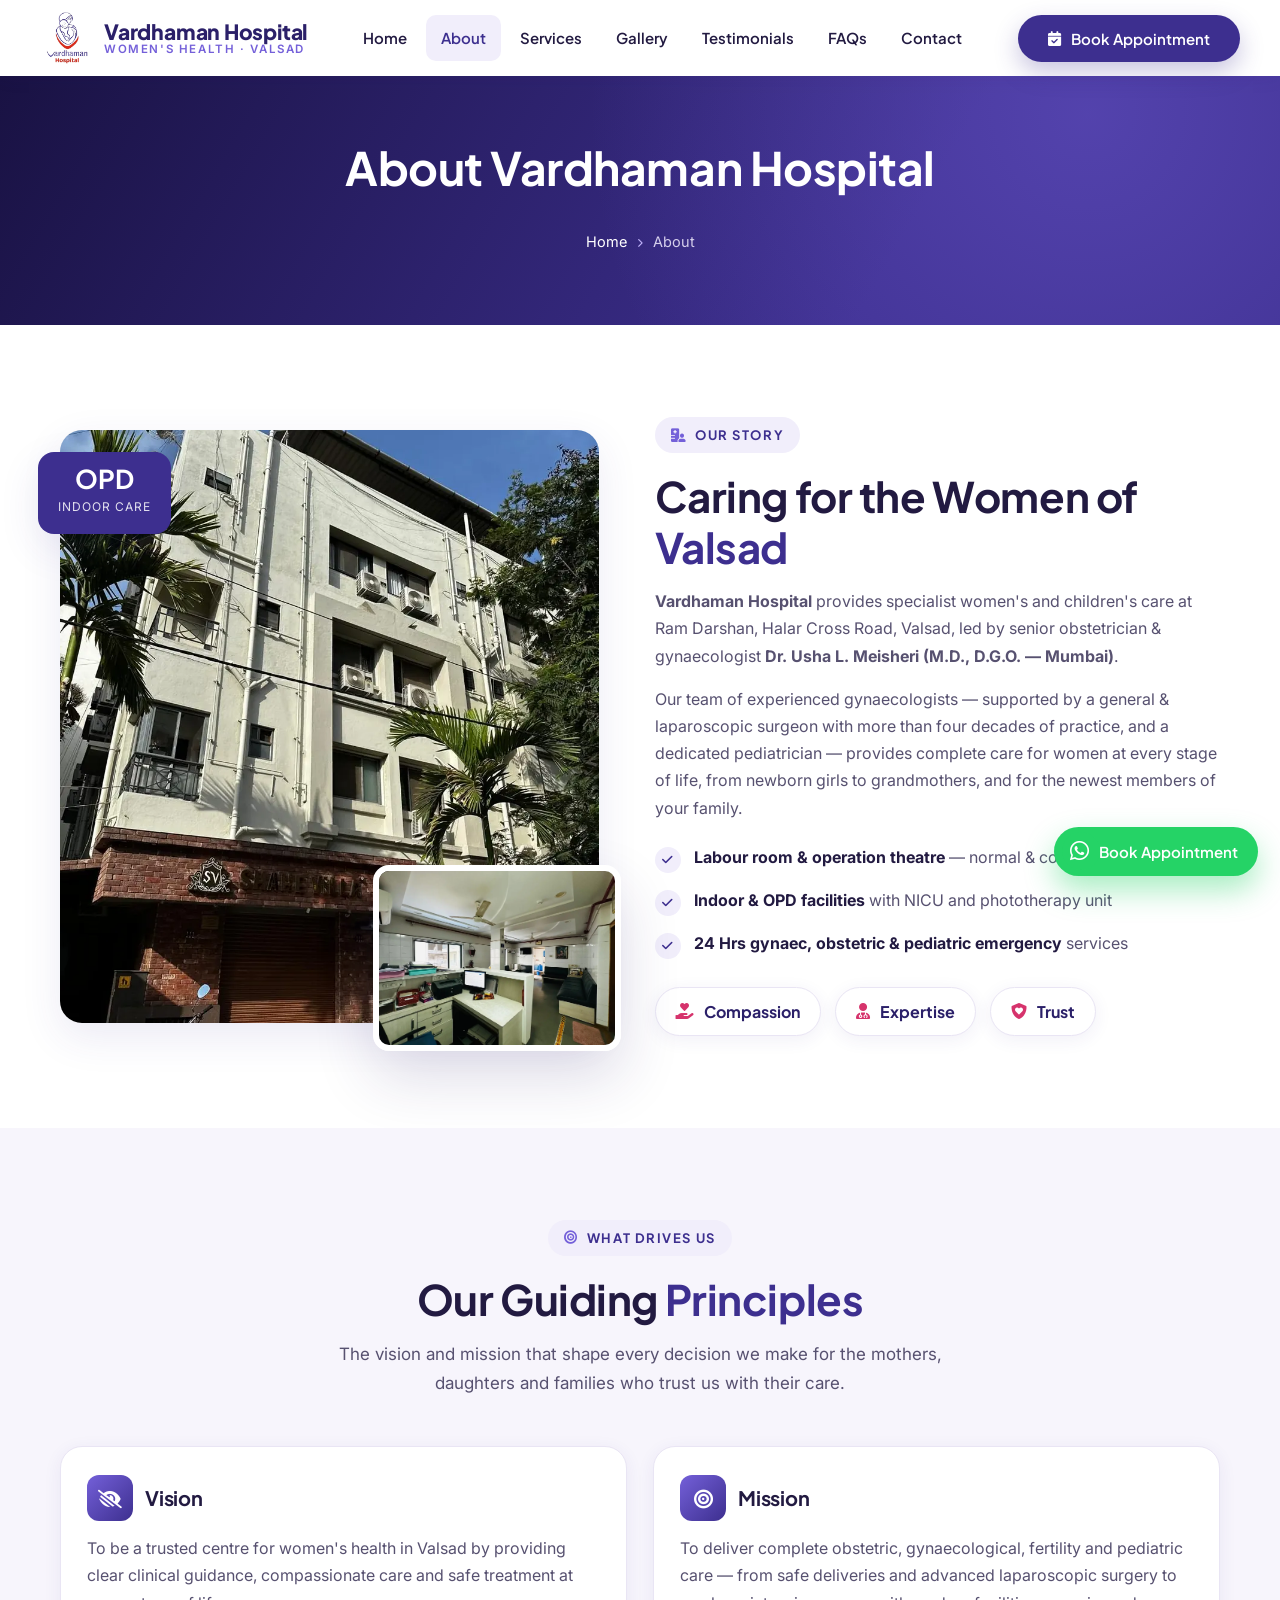
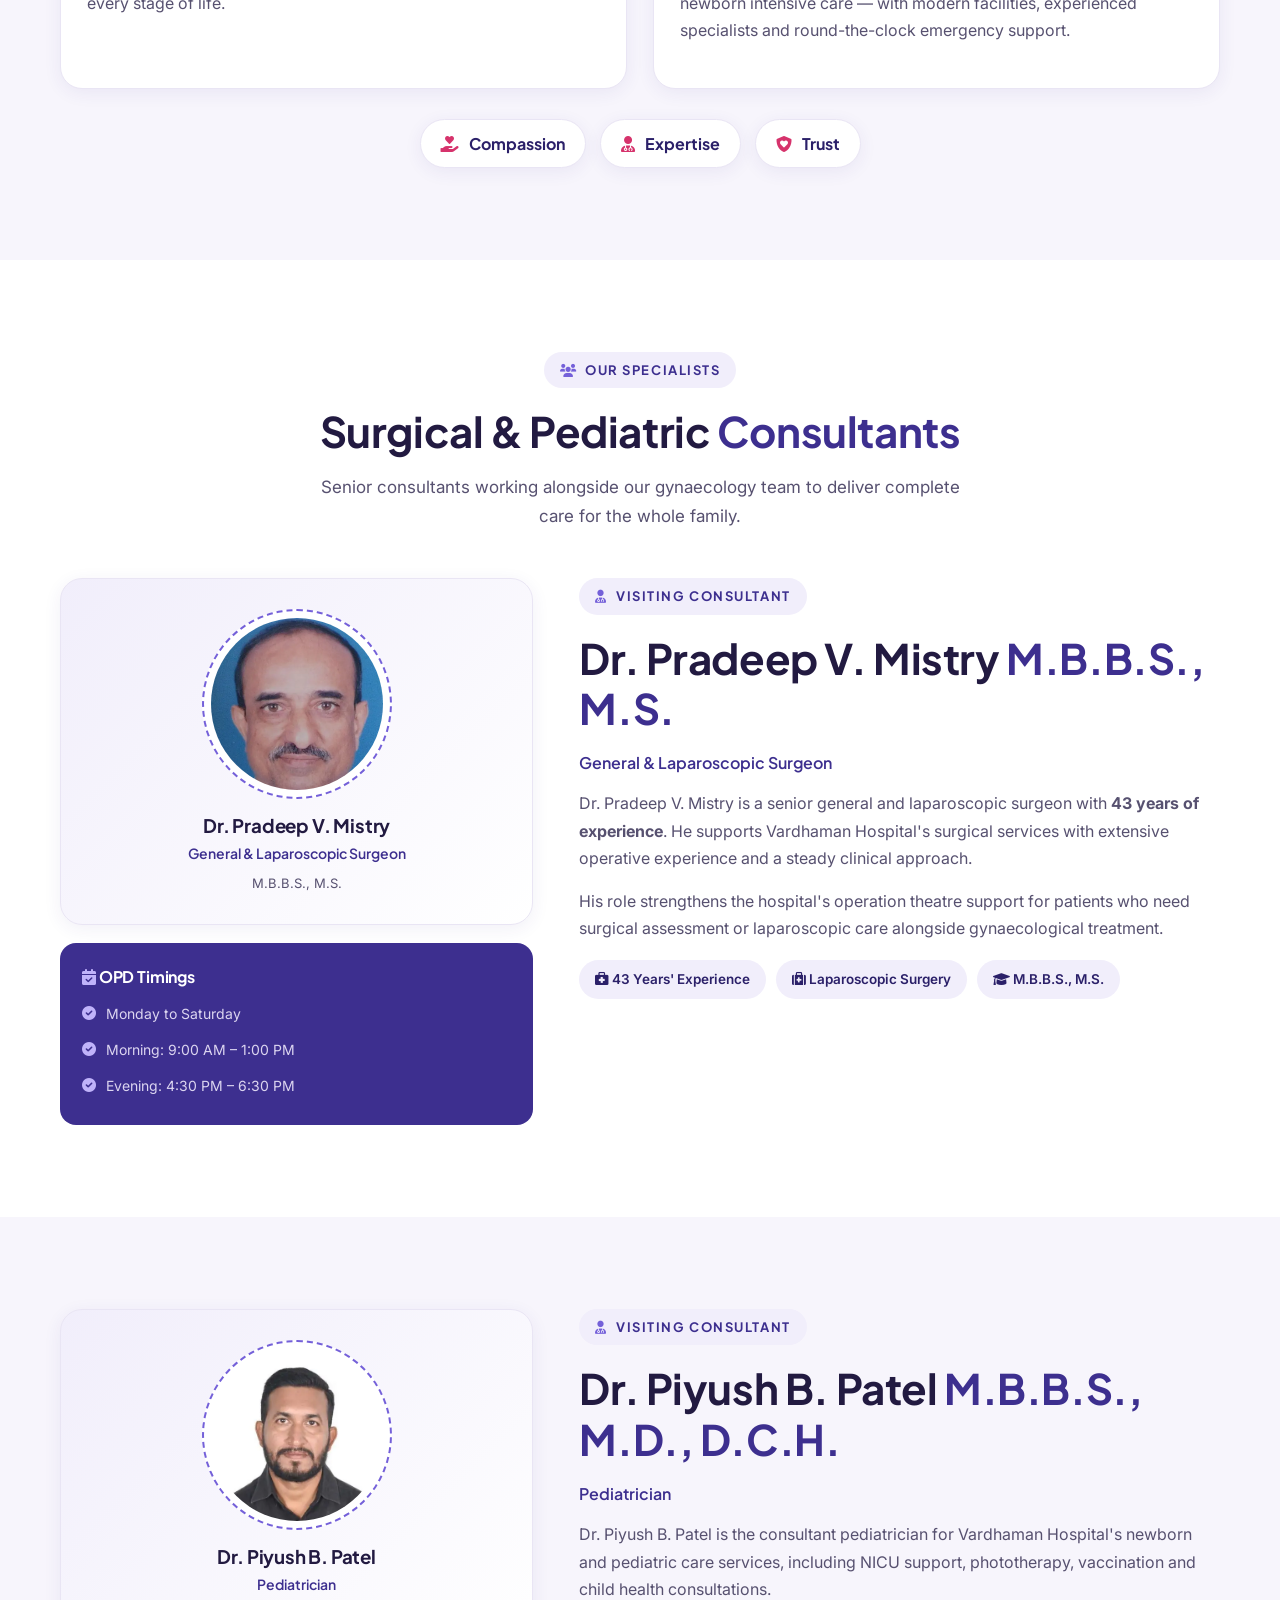
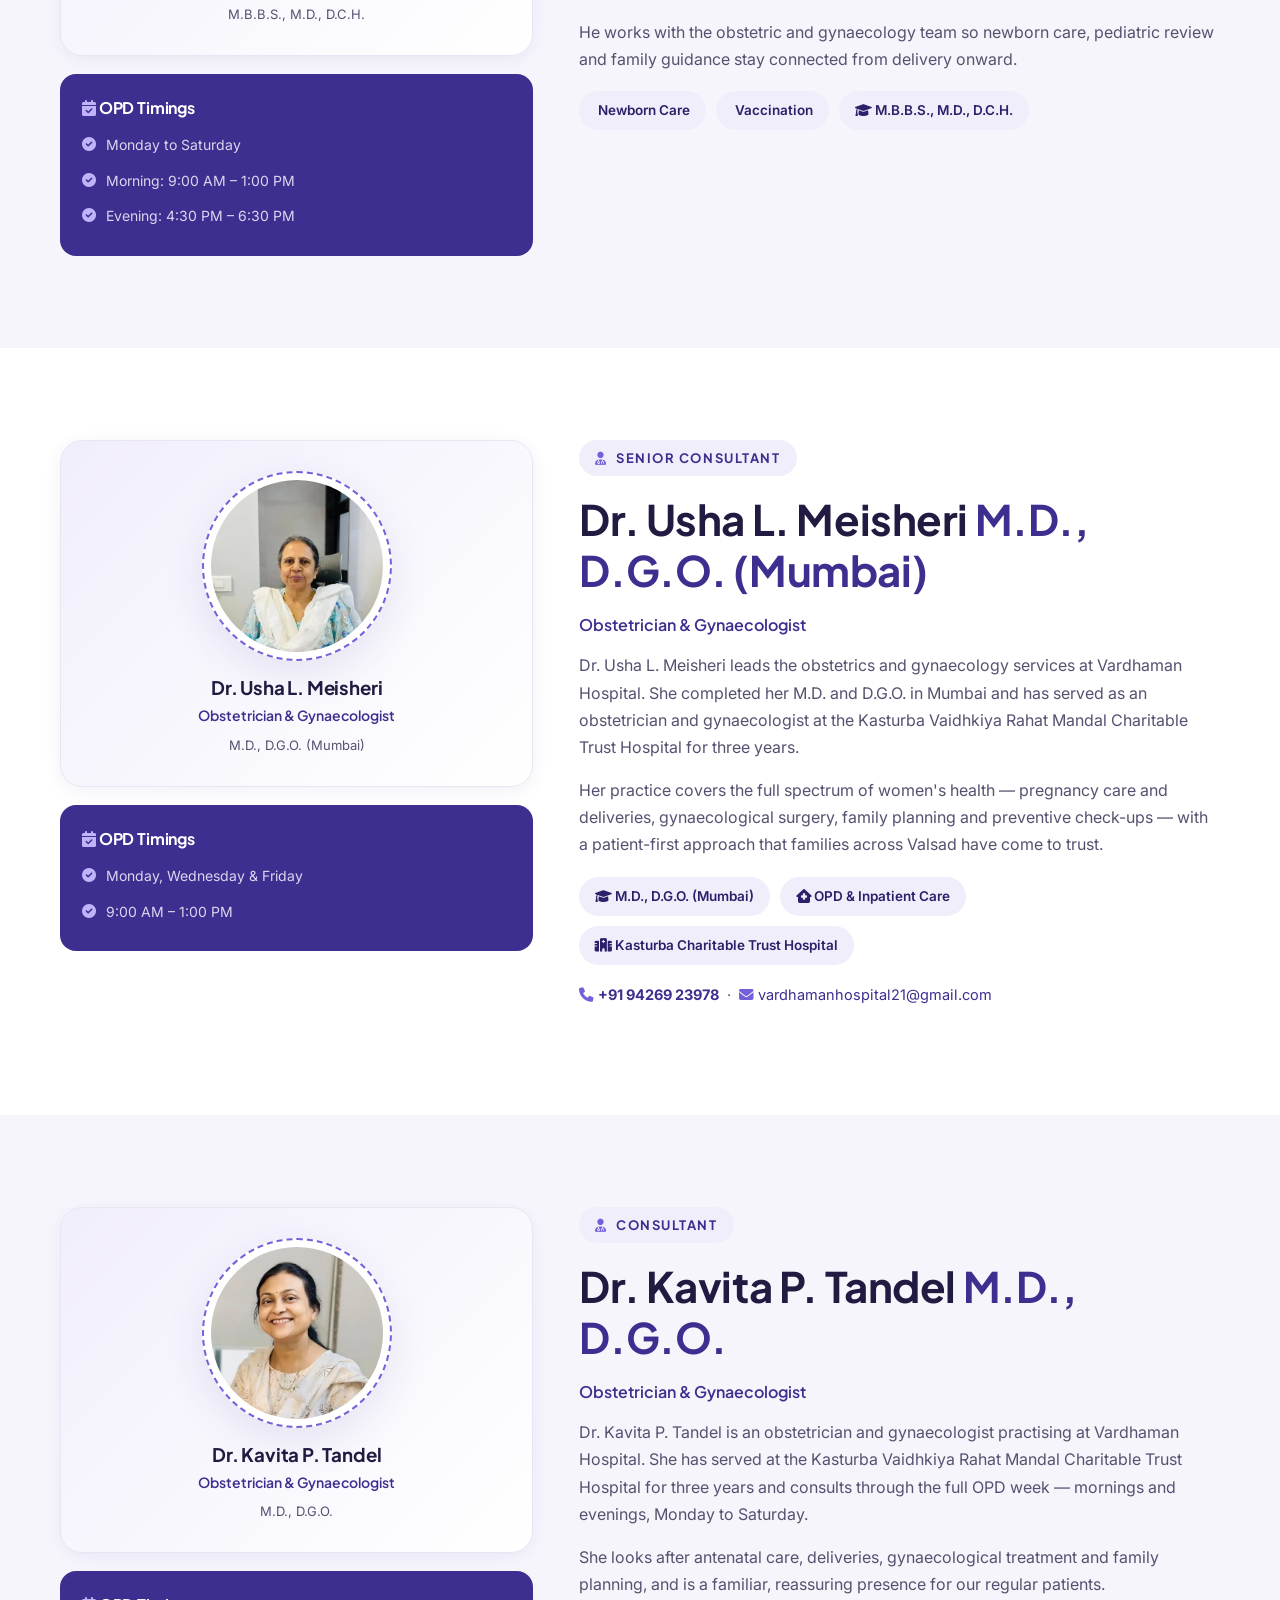
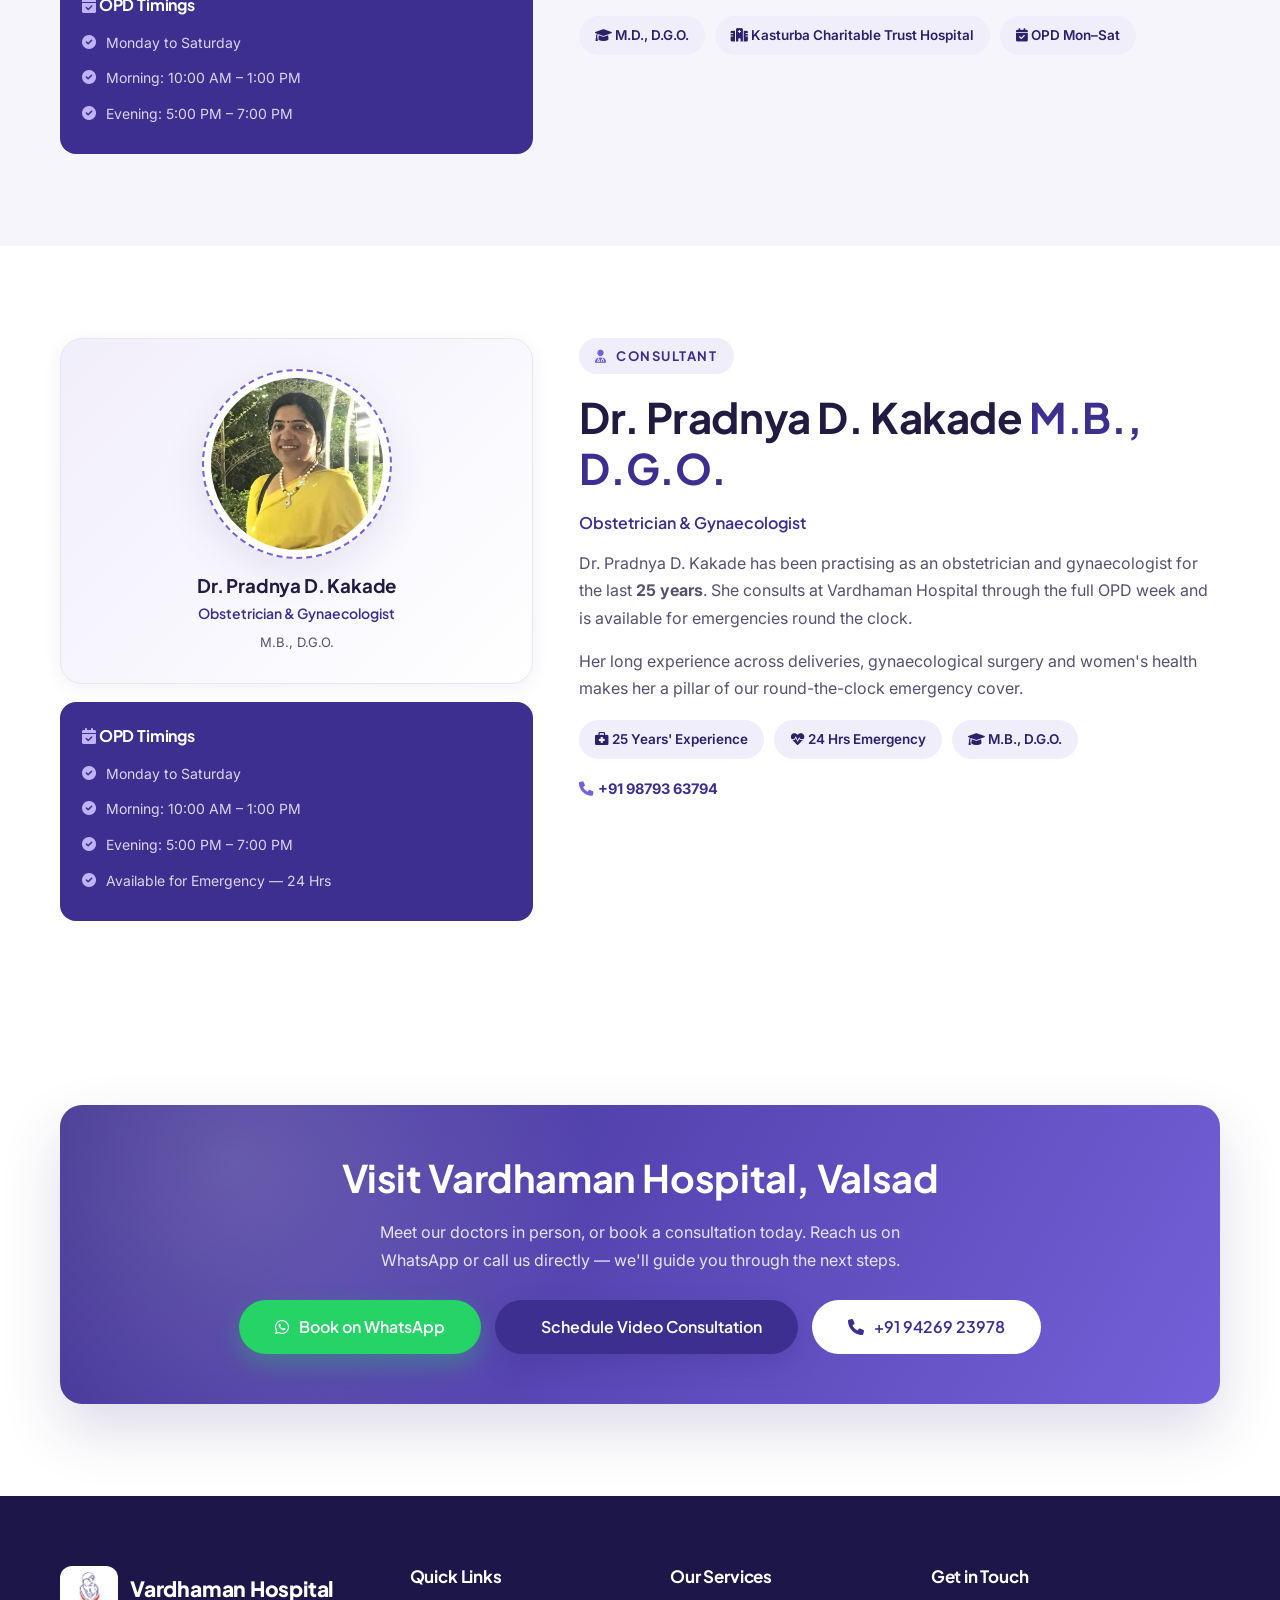
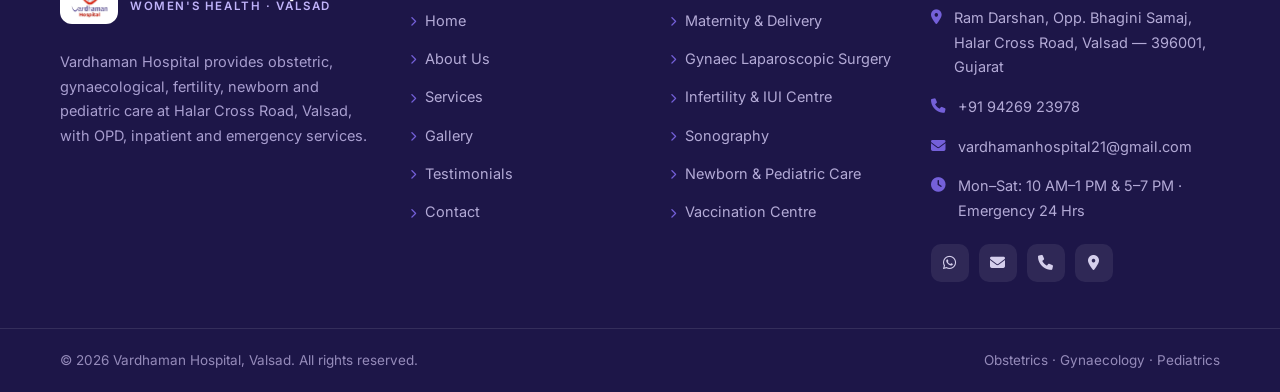
==== commit 8c6a7136: "commit" ====
--- a/about.html
+++ b/about.html
@@ -6,7 +6,7 @@
   <meta name="viewport" content="width=device-width, initial-scale=1.0">
   <title>About Us | Vardhaman Hospital — Women's &amp; Children's Hospital, Valsad</title>
   <meta name="description"
-    content="About Vardhaman Hospital, Valsad — a 20-bed women's &amp; children's hospital led by Dr. Usha L. Meisheri (M.D., D.G.O.) with an experienced team of gynaecologists, a laparoscopic surgeon and a pediatrician.">
+    content="About Vardhaman Hospital, Valsad — specialist women's and children's care led by Dr. Usha L. Meisheri (M.D., D.G.O.) with an experienced team of gynaecologists, a laparoscopic surgeon and a pediatrician.">
   <meta name="theme-color" content="#3d2f8f">
 
   <!--===== FAVICON =====-->
@@ -26,8 +26,15 @@
 </head>
 
 <body>
+  <div class="sd-preloader" aria-hidden="true">
+    <div class="sd-preloader__card">
+      <span class="sd-preloader__ring"></span>
+      <img src="assets/img/vardhaman/logo/vardhaman-logo.webp" alt="" class="sd-preloader__logo">
+    </div>
+  </div>
+
   <!--===== FLOATING WHATSAPP + TOP =====-->
-  <a class="sd-wa" href="https://api.whatsapp.com/send/?phone=919426923978&text=Hello%20Vardhaman%20Hospital%2C%20I%20would%20like%20to%20book%20an%20appointment." target="_blank" rel="noopener" aria-label="Book on WhatsApp">
+  <a class="sd-wa" href="https://shrtn.in/iTYYtM" target="_blank" rel="noopener" aria-label="Book on WhatsApp">
     <span class="sd-wa__pulse"></span><i class="fa-brands fa-whatsapp"></i><span class="sd-wa__label">Book Appointment</span>
   </a>
   <button class="sd-top" aria-label="Back to top"><i class="fa-solid fa-arrow-up"></i></button>
@@ -49,7 +56,7 @@
         <a href="contact.html">Contact</a>
       </nav>
       <div class="sd-header__cta">
-        <a href="contact.html" class="sd-btn sd-btn--primary"><i class="fa-solid fa-calendar-check"></i> Book Appointment</a>
+        <a rel="noopener" target="_blank" href="https://shrtn.in/iTYYtM" class="sd-btn sd-btn--primary"><i class="fa-solid fa-calendar-check"></i> Book Appointment</a>
         <button class="sd-burger" aria-label="Open menu"><i class="fa-solid fa-bars-staggered"></i></button>
       </div>
     </div>
@@ -76,7 +83,7 @@
       <a href="contact.html">Contact</a>
     </nav>
     <div class="sd-drawer__cta">
-      <a href="https://api.whatsapp.com/send/?phone=919426923978&text=Hello%20Vardhaman%20Hospital%2C%20I%20would%20like%20to%20book%20an%20appointment." target="_blank" rel="noopener" class="sd-btn sd-btn--wa"><i class="fa-brands fa-whatsapp"></i> Book on WhatsApp</a>
+      <a href="https://shrtn.in/iTYYtM" target="_blank" rel="noopener" class="sd-btn sd-btn--wa"><i class="fa-brands fa-whatsapp"></i> Book on WhatsApp</a>
       <a href="tel:+919426923978" class="sd-btn sd-btn--ghost"><i class="fa-solid fa-phone"></i> Call Now</a>
     </div>
     <div class="sd-drawer__contact">
@@ -101,12 +108,12 @@
         <div class="sd-about__media">
           <img src="assets/img/vardhaman/photos/building-front.webp" alt="Vardhaman Hospital building at Halar Cross Road, Valsad" class="main" loading="lazy" decoding="async">
           <img src="assets/img/vardhaman/photos/reception.webp" alt="Reception at Vardhaman Hospital" class="accent-img" loading="lazy" decoding="async">
-          <div class="estab"><b>20</b><span>Bed Hospital</span></div>
+          <div class="estab"><b>OPD</b><span>Indoor Care</span></div>
         </div>
         <div class="sd-about__body">
           <span class="sd-eyebrow"><i class="fa-solid fa-hospital-user"></i> Our Story</span>
           <h2 class="sd-title">Caring for the Women of <span class="hl">Valsad</span></h2>
-          <p><strong>Vardhaman Hospital</strong> is a 20-bed women's &amp; children's hospital at Ram Darshan, Halar Cross Road, Valsad, led by senior obstetrician &amp; gynaecologist <strong>Dr. Usha L. Meisheri (M.D., D.G.O. — Mumbai)</strong>.</p>
+          <p><strong>Vardhaman Hospital</strong> provides specialist women's and children's care at Ram Darshan, Halar Cross Road, Valsad, led by senior obstetrician &amp; gynaecologist <strong>Dr. Usha L. Meisheri (M.D., D.G.O. — Mumbai)</strong>.</p>
           <p>Our team of experienced gynaecologists — supported by a general &amp; laparoscopic surgeon with more than four decades of practice, and a dedicated pediatrician — provides complete care for women at every stage of life, from newborn girls to grandmothers, and for the newest members of your family.</p>
           <ul class="sd-feat-list">
             <li><i class="fa-solid fa-check"></i> <span><b>Labour room &amp; operation theatre</b> — normal &amp; complicated deliveries</span></li>
@@ -134,17 +141,94 @@
       <div class="sd-grid-2">
         <div class="sd-pc-card">
           <h3><span class="sd-pc-ic"><i class="fa-solid fa-eye-low-vision"></i></span> Vision</h3>
-          <p>To be Valsad's most trusted centre for women's health — <strong>empowering women's health &amp; wellness</strong> by providing every patient compassionate, expert care in a safe and welcoming environment, at every stage of her life.</p>
+          <p>To be a trusted centre for women's health in Valsad by providing clear clinical guidance, compassionate care and safe treatment at every stage of life.</p>
         </div>
         <div class="sd-pc-card">
           <h3><span class="sd-pc-ic"><i class="fa-solid fa-bullseye"></i></span> Mission</h3>
-          <p>To deliver complete obstetric, gynaecological, fertility and pediatric care — from safe deliveries and advanced laparoscopic surgery to newborn intensive care — with modern facilities, experienced specialists and round-the-clock emergency support, <strong>where care meets expertise</strong>.</p>
+          <p>To deliver complete obstetric, gynaecological, fertility and pediatric care — from safe deliveries and advanced laparoscopic surgery to newborn intensive care — with modern facilities, experienced specialists and round-the-clock emergency support.</p>
         </div>
       </div>
       <div class="sd-values" style="justify-content:center; margin-top:30px;">
         <span class="sd-value"><i class="fa-solid fa-hand-holding-heart"></i> Compassion</span>
         <span class="sd-value"><i class="fa-solid fa-user-doctor"></i> Expertise</span>
         <span class="sd-value"><i class="fa-solid fa-shield-heart"></i> Trust</span>
+      </div>
+    </div>
+  </section>
+
+  <!--===== VISITING CONSULTANTS =====-->
+  <section class="sd-section">
+    <div class="sd-container">
+      <div class="sd-head-center" style="margin-bottom:48px;">
+        <span class="sd-eyebrow"><i class="fa-solid fa-users"></i> Our Specialists</span>
+        <h2 class="sd-title">Surgical &amp; Pediatric <span class="hl">Consultants</span></h2>
+        <p class="sd-lead sd-narrow">Senior consultants working alongside our gynaecology team to deliver complete care for the whole family.</p>
+      </div>
+      <div class="sd-profile sd-profile--consultant">
+        <div class="sd-profile__media">
+          <div class="sd-profile-card">
+            <img class="sd-profile-card__photo sd-profile-card__photo--mistry" src="assets/img/vardhaman/team/dr-pradeep-mistry.webp" alt="Dr. Pradeep V. Mistry, General &amp; Laparoscopic Surgeon" loading="lazy" decoding="async">
+            <h3>Dr. Pradeep V. Mistry</h3>
+            <div class="sd-profile-card__role">General &amp; Laparoscopic Surgeon</div>
+            <p>M.B.B.S., M.S.</p>
+          </div>
+          <div class="card">
+            <h4><i class="fa-solid fa-calendar-check"></i> OPD Timings</h4>
+            <ul>
+              <li><i class="fa-solid fa-circle-check"></i> <span>Monday to Saturday</span></li>
+              <li><i class="fa-solid fa-circle-check"></i> <span>Morning: 9:00 AM – 1:00 PM</span></li>
+              <li><i class="fa-solid fa-circle-check"></i> <span>Evening: 4:30 PM – 6:30 PM</span></li>
+            </ul>
+          </div>
+        </div>
+        <div class="sd-profile__body">
+          <span class="sd-eyebrow"><i class="fa-solid fa-user-doctor"></i> Visiting Consultant</span>
+          <h2 class="sd-title">Dr. Pradeep V. Mistry <span class="hl">M.B.B.S., M.S.</span></h2>
+          <div class="sd-doc__role" style="font-size:16px; margin-bottom:14px;">General &amp; Laparoscopic Surgeon</div>
+          <p>Dr. Pradeep V. Mistry is a senior general and laparoscopic surgeon with <strong>43 years of experience</strong>. He supports Vardhaman Hospital's surgical services with extensive operative experience and a steady clinical approach.</p>
+          <p>His role strengthens the hospital's operation theatre support for patients who need surgical assessment or laparoscopic care alongside gynaecological treatment.</p>
+          <div class="sd-chip-row">
+            <span class="sd-chip"><i class="fa-solid fa-briefcase-medical"></i> 43 Years' Experience</span>
+            <span class="sd-chip"><i class="fa-solid fa-suitcase-medical"></i> Laparoscopic Surgery</span>
+            <span class="sd-chip"><i class="fa-solid fa-graduation-cap"></i> M.B.B.S., M.S.</span>
+          </div>
+        </div>
+      </div>
+    </div>
+  </section>
+
+  <!--===== PEDIATRIC CONSULTANT =====-->
+  <section class="sd-section sd-section--soft">
+    <div class="sd-container">
+      <div class="sd-profile sd-profile--consultant">
+        <div class="sd-profile__media">
+          <div class="sd-profile-card">
+            <img class="sd-profile-card__photo sd-profile-card__photo--piyush" src="assets/img/vardhaman/team/dr-piyush-patel.webp" alt="Dr. Piyush B. Patel, Pediatrician" loading="lazy" decoding="async">
+            <h3>Dr. Piyush B. Patel</h3>
+            <div class="sd-profile-card__role">Pediatrician</div>
+            <p>M.B.B.S., M.D., D.C.H.</p>
+          </div>
+          <div class="card">
+            <h4><i class="fa-solid fa-calendar-check"></i> OPD Timings</h4>
+            <ul>
+              <li><i class="fa-solid fa-circle-check"></i> <span>Monday to Saturday</span></li>
+              <li><i class="fa-solid fa-circle-check"></i> <span>Morning: 9:00 AM – 1:00 PM</span></li>
+              <li><i class="fa-solid fa-circle-check"></i> <span>Evening: 4:30 PM – 6:30 PM</span></li>
+            </ul>
+          </div>
+        </div>
+        <div class="sd-profile__body">
+          <span class="sd-eyebrow"><i class="fa-solid fa-user-doctor"></i> Visiting Consultant</span>
+          <h2 class="sd-title">Dr. Piyush B. Patel <span class="hl">M.B.B.S., M.D., D.C.H.</span></h2>
+          <div class="sd-doc__role" style="font-size:16px; margin-bottom:14px;">Pediatrician</div>
+          <p>Dr. Piyush B. Patel is the consultant pediatrician for Vardhaman Hospital's newborn and pediatric care services, including NICU support, phototherapy, vaccination and child health consultations.</p>
+          <p>He works with the obstetric and gynaecology team so newborn care, pediatric review and family guidance stay connected from delivery onward.</p>
+          <div class="sd-chip-row">
+            <span class="sd-chip"><i class="fa-solid fa-baby"></i> Newborn Care</span>
+            <span class="sd-chip"><i class="fa-solid fa-syringe"></i> Vaccination</span>
+            <span class="sd-chip"><i class="fa-solid fa-graduation-cap"></i> M.B.B.S., M.D., D.C.H.</span>
+          </div>
+        </div>
       </div>
     </div>
   </section>
@@ -172,11 +256,11 @@
           <span class="sd-eyebrow"><i class="fa-solid fa-user-doctor"></i> Senior Consultant</span>
           <h2 class="sd-title">Dr. Usha L. Meisheri <span class="hl">M.D., D.G.O. (Mumbai)</span></h2>
           <div class="sd-doc__role" style="font-size:16px; margin-bottom:14px;">Obstetrician &amp; Gynaecologist</div>
-          <p>Dr. Usha L. Meisheri leads Vardhaman Hospital — a 20-bed gynaec hospital in Valsad. She completed her M.D. and D.G.O. in Mumbai and has served as an obstetrician and gynaecologist at the Kasturba Vaidhkiya Rahat Mandal Charitable Trust Hospital for three years.</p>
+          <p>Dr. Usha L. Meisheri leads the obstetrics and gynaecology services at Vardhaman Hospital. She completed her M.D. and D.G.O. in Mumbai and has served as an obstetrician and gynaecologist at the Kasturba Vaidhkiya Rahat Mandal Charitable Trust Hospital for three years.</p>
           <p>Her practice covers the full spectrum of women's health — pregnancy care and deliveries, gynaecological surgery, family planning and preventive check-ups — with a patient-first approach that families across Valsad have come to trust.</p>
           <div class="sd-chip-row">
             <span class="sd-chip"><i class="fa-solid fa-graduation-cap"></i> M.D., D.G.O. (Mumbai)</span>
-            <span class="sd-chip"><i class="fa-solid fa-bed"></i> 20-Bed Gynec Hospital</span>
+            <span class="sd-chip"><i class="fa-solid fa-house-medical"></i> OPD &amp; Inpatient Care</span>
             <span class="sd-chip"><i class="fa-solid fa-hospital"></i> Kasturba Charitable Trust Hospital</span>
           </div>
           <p style="font-size:14.5px;"><i class="fa-solid fa-phone" style="color:var(--c-accent);"></i> <a href="tel:+919426923978"><strong>+91 94269 23978</strong></a> &nbsp;·&nbsp; <i class="fa-solid fa-envelope" style="color:var(--c-accent);"></i> <a href="mailto:vardhamanhospital21@gmail.com">vardhamanhospital21@gmail.com</a></p>
@@ -259,39 +343,6 @@
     </div>
   </section>
 
-  <!--===== VISITING CONSULTANTS =====-->
-  <section class="sd-section sd-section--soft">
-    <div class="sd-container">
-      <div class="sd-head-center" style="margin-bottom:48px;">
-        <span class="sd-eyebrow"><i class="fa-solid fa-users"></i> Our Specialists</span>
-        <h2 class="sd-title">Surgical &amp; Pediatric <span class="hl">Consultants</span></h2>
-        <p class="sd-lead sd-narrow">Senior consultants working alongside our gynaecology team to deliver complete care for the whole family.</p>
-      </div>
-      <div class="sd-grid-2">
-        <div class="sd-pc-card" style="text-align:center;">
-          <img src="assets/img/vardhaman/team/dr-pradeep-mistry.webp" alt="Dr. Pradeep V. Mistry, General &amp; Laparoscopic Surgeon" style="width:170px;height:170px;border-radius:50%;object-fit:cover;object-position:top center;margin:0 auto 18px;display:block;border:2px dashed var(--c-accent);padding:7px;background:#fff;" loading="lazy" decoding="async">
-          <h3 style="justify-content:center;">Dr. Pradeep V. Mistry</h3>
-          <div style="color:var(--c-primary);font-weight:600;font-family:var(--ff-head);font-size:14px;margin-bottom:10px;">General &amp; Laparoscopic Surgeon · M.B.B.S., M.S.</div>
-          <p style="font-size:14.5px;">Master of Surgery with <strong>43 years of experience</strong> as a general and laparoscopic surgeon — bringing rare surgical depth to our operation theatre.</p>
-          <div class="sd-chip-row" style="justify-content:center;">
-            <span class="sd-chip">Mon–Sat · 9 AM–1 PM</span>
-            <span class="sd-chip">4:30 PM–6:30 PM</span>
-          </div>
-        </div>
-        <div class="sd-pc-card" style="text-align:center;">
-          <img src="assets/img/vardhaman/team/dr-piyush-patel.webp" alt="Dr. Piyush B. Patel, Pediatrician" style="width:170px;height:170px;border-radius:50%;object-fit:cover;object-position:top center;margin:0 auto 18px;display:block;border:2px dashed var(--c-accent);padding:7px;background:#fff;" loading="lazy" decoding="async">
-          <h3 style="justify-content:center;">Dr. Piyush B. Patel</h3>
-          <div style="color:var(--c-primary);font-weight:600;font-family:var(--ff-head);font-size:14px;margin-bottom:10px;">Pediatrician · M.B.B.S., M.D., D.C.H.</div>
-          <p style="font-size:14.5px;">Consultant pediatrician caring for our newborn &amp; pediatric care centre — NICU, phototherapy, vaccination and child health consultations.</p>
-          <div class="sd-chip-row" style="justify-content:center;">
-            <span class="sd-chip">Mon–Sat · 9 AM–1 PM</span>
-            <span class="sd-chip">4:30 PM–6:30 PM</span>
-          </div>
-        </div>
-      </div>
-    </div>
-  </section>
-
   <!--===== CTA BANNER =====-->
   <section class="sd-section">
     <div class="sd-container">
@@ -299,7 +350,8 @@
         <h2>Visit Vardhaman Hospital, Valsad</h2>
         <p>Meet our doctors in person, or book a consultation today. Reach us on WhatsApp or call us directly — we'll guide you through the next steps.</p>
         <div class="sd-cta__btns">
-          <a href="https://api.whatsapp.com/send/?phone=919426923978&text=Hello%20Vardhaman%20Hospital%2C%20I%20would%20like%20to%20book%20an%20appointment." target="_blank" rel="noopener" class="sd-btn sd-btn--wa sd-btn--lg"><i class="fa-brands fa-whatsapp"></i> Book on WhatsApp</a>
+          <a href="https://shrtn.in/iTYYtM" target="_blank" rel="noopener" class="sd-btn sd-btn--wa sd-btn--lg"><i class="fa-brands fa-whatsapp"></i> Book on WhatsApp</a>
+          <a href="https://shrtn.in/iTYYtM" target="_blank" rel="noopener" class="sd-btn sd-btn--primary sd-btn--lg"><i class="fa-solid fa-video"></i> Schedule Video Consultation</a>
           <a href="tel:+919426923978" class="sd-btn sd-btn--light sd-btn--lg"><i class="fa-solid fa-phone"></i> +91 94269 23978</a>
         </div>
       </div>
@@ -315,7 +367,7 @@
             <img src="assets/img/vardhaman/logo/vardhaman-logo.webp" alt="Vardhaman Hospital logo" class="sd-brand__mark">
             <span class="sd-brand__tx"><b>Vardhaman Hospital</b><span>Women's Health · Valsad</span></span>
           </a>
-          <p>A 20-bed women's &amp; children's hospital at Halar Cross Road, Valsad — obstetrics &amp; gynaecology, laparoscopy, infertility &amp; IUI, sonography, NICU and pediatric care under one roof.</p>
+          <p>Vardhaman Hospital provides obstetric, gynaecological, fertility, newborn and pediatric care at Halar Cross Road, Valsad, with OPD, inpatient and emergency services.</p>
         </div>
         <div>
           <h4>Quick Links</h4>
@@ -359,7 +411,7 @@
     <div class="sd-footer__bar">
       <div class="sd-container" style="display:flex; justify-content:space-between; gap:14px; flex-wrap:wrap; width:100%;">
         <span>© 2026 Vardhaman Hospital, Valsad. All rights reserved.</span>
-        <span>Empowering Women's Health &amp; Wellness</span>
+        <span>Obstetrics · Gynaecology · Pediatrics</span>
       </div>
     </div>
   </footer>
--- a/assets/css/vardhaman.css
+++ b/assets/css/vardhaman.css
@@ -1,7 +1,7 @@
 /* ============================================================
    VARDHAMAN HOSPITAL — Design System
    Women's & Children's Hospital · Valsad, Gujarat
-   Brand: Indigo & Red (from logo) · "Empowering Women's Health & Wellness"
+   Brand: Indigo & Red (from logo)
    ============================================================ */
 
 :root {
@@ -44,6 +44,7 @@
   -webkit-font-smoothing: antialiased;
   overflow-x: hidden;
 }
+body.sd-preloader-active { overflow: hidden; }
 
 h1, h2, h3, h4, h5, h6 {
   font-family: var(--ff-head);
@@ -58,6 +59,35 @@
 img { max-width: 100%; display: block; }
 p { margin: 0 0 1rem; }
 ul { margin: 0; }
+
+/* ---------- Preloader ---------- */
+.sd-preloader {
+  position: fixed; inset: 0; z-index: 3000;
+  display: grid; place-items: center;
+  background: #fff;
+  opacity: 1; visibility: visible;
+  transition: opacity .35s ease, visibility .35s ease;
+}
+.sd-preloader.is-hidden { opacity: 0; visibility: hidden; pointer-events: none; }
+.sd-preloader__card {
+  width: 124px; height: 124px;
+  position: relative; display: grid; place-items: center;
+}
+.sd-preloader__logo {
+  width: 72px; height: 72px; object-fit: contain;
+  border-radius: 50%; background: #fff;
+  box-shadow: 0 12px 36px rgba(61,47,143,.12);
+}
+.sd-preloader__ring {
+  position: absolute; inset: 0; border-radius: 50%;
+  border: 3px solid var(--c-accent-soft2);
+  border-top-color: var(--c-primary);
+  animation: sd-spin .75s linear infinite;
+}
+@keyframes sd-spin { to { transform: rotate(360deg); } }
+@media (prefers-reduced-motion: reduce) {
+  .sd-preloader__ring { animation: none; border-top-color: var(--c-accent-soft2); }
+}
 
 .sd-container { width: 100%; max-width: var(--maxw); margin: 0 auto; padding: 0 20px; }
 .sd-section { padding: 92px 0; position: relative; }
@@ -144,8 +174,8 @@
 /* mobile drawer — wrapped in a fixed, viewport-sized clip layer so the
    off-canvas panel never extends the page width (prevents horizontal scroll) */
 .sd-offcanvas { position: fixed; inset: 0; overflow: hidden; pointer-events: none; z-index: 1100; }
-.sd-drawer { position: absolute; top: 0; right: 0; bottom: 0; width: min(360px, 86vw); background: #fff; z-index: 2; transform: translateX(100%); transition: transform .35s ease; box-shadow: -20px 0 60px rgba(43,32,105,.2); display: flex; flex-direction: column; padding: 22px; overflow-y: auto; pointer-events: auto; }
-.sd-drawer.is-open { transform: translateX(0); }
+.sd-drawer { position: absolute; top: 0; right: 0; bottom: 0; width: min(360px, 86vw); background: #fff; z-index: 2; transform: translateX(100%); visibility: hidden; transition: transform .35s ease, visibility .35s ease; box-shadow: -20px 0 60px rgba(43,32,105,.2); display: flex; flex-direction: column; padding: 22px; overflow-y: auto; pointer-events: auto; }
+.sd-drawer.is-open { transform: translateX(0); visibility: visible; }
 .sd-drawer__head { display: flex; align-items: center; justify-content: space-between; margin-bottom: 22px; }
 .sd-drawer__close { width: 42px; height: 42px; border: none; background: var(--c-bg-soft); border-radius: 10px; font-size: 18px; color: var(--c-ink); cursor: pointer; }
 .sd-drawer nav { display: flex; flex-direction: column; }
@@ -310,6 +340,16 @@
 /* doctor profile (about page) */
 .sd-profile { display: grid; grid-template-columns: .85fr 1.15fr; gap: 46px; align-items: start; }
 .sd-profile__media img { width: 100%; border-radius: var(--radius-lg); box-shadow: var(--shadow-md); }
+.sd-profile--consultant { margin-top: 42px; }
+.sd-profile--consultant:first-of-type { margin-top: 0; }
+.sd-head-center + .sd-profile--consultant { margin-top: 0; }
+.sd-profile-card { background: linear-gradient(135deg,var(--c-accent-soft),#fff); border: 1px solid var(--c-line); border-radius: var(--radius-lg); padding: 30px 24px; text-align: center; box-shadow: var(--shadow-sm); margin-bottom: 18px; }
+.sd-profile__media .sd-profile-card__photo { width: 190px; height: 190px; border-radius: 50%; object-fit: cover; object-position: top center; margin: 0 auto 16px; display: block; border: 2px dashed var(--c-accent); padding: 7px; background: #fff; box-shadow: none; }
+.sd-profile-card__photo--mistry { object-position: center 18%; }
+.sd-profile-card__photo--piyush { object-position: center top; }
+.sd-profile-card h3 { margin-bottom: 4px; }
+.sd-profile-card__role { color: var(--c-primary); font-weight: 600; font-family: var(--ff-head); font-size: 14px; }
+.sd-profile-card p { font-size: 13px; margin: 6px 0 0; color: var(--c-body); }
 .sd-profile__media .card, .sd-profile__card-wide { margin-top: 18px; background: var(--c-primary); color: #fff; border-radius: var(--radius); padding: 22px; }
 .sd-profile__media .card h4, .sd-profile__card-wide h4 { color: #fff; font-size: 16px; }
 .sd-profile__media .card ul, .sd-profile__card-wide ul { list-style: none; padding: 0; margin: 10px 0 0; font-size: 14px; }
@@ -333,6 +373,17 @@
 .sd-gallery__item:hover::after { opacity: 1; }
 .sd-gallery__cap { position: absolute; left: 14px; bottom: 12px; z-index: 2; color: #fff; font-family: var(--ff-head); font-weight: 600; font-size: 14px; text-shadow: 0 2px 8px rgba(0,0,0,.5); opacity: 0; transform: translateY(8px); transition: .35s; }
 .sd-gallery__item:hover .sd-gallery__cap { opacity: 1; transform: translateY(0); }
+.sd-lightbox { position: fixed; inset: 0; z-index: 2200; display: none; align-items: center; justify-content: center; padding: 22px; background: rgba(12, 9, 31, .9); }
+.sd-lightbox.is-open { display: flex; }
+.sd-lightbox__img { max-width: min(100%, 1120px); max-height: 86vh; object-fit: contain; border-radius: 8px; box-shadow: 0 24px 70px rgba(0,0,0,.45); }
+.sd-lightbox__close, .sd-lightbox__nav { position: absolute; border: 0; color: #fff; background: rgba(255,255,255,.13); display: grid; place-items: center; cursor: pointer; transition: background .2s, transform .2s; }
+.sd-lightbox__close:hover, .sd-lightbox__nav:hover { background: rgba(255,255,255,.24); transform: translateY(-1px); }
+.sd-lightbox__close { top: 18px; right: 18px; width: 44px; height: 44px; border-radius: 50%; font-size: 18px; }
+.sd-lightbox__nav { top: 50%; width: 48px; height: 48px; border-radius: 50%; transform: translateY(-50%); font-size: 18px; }
+.sd-lightbox__nav:hover { transform: translateY(-50%) scale(1.03); }
+.sd-lightbox__nav--prev { left: 18px; }
+.sd-lightbox__nav--next { right: 18px; }
+.sd-lightbox__caption { position: absolute; left: 24px; right: 24px; bottom: 18px; color: #fff; text-align: center; font-family: var(--ff-head); font-weight: 600; text-shadow: 0 2px 10px rgba(0,0,0,.5); }
 
 /* ============================================================
    ACCREDITATION
@@ -344,6 +395,7 @@
 .sd-accred__card h3 { font-size: 18px; margin-bottom: 8px; }
 .sd-accred__card p { font-size: 14px; margin: 0; }
 .sd-accred__year { display: inline-block; margin-top: 12px; font-size: 12px; font-weight: 700; letter-spacing: .05em; color: var(--c-primary); background: var(--c-accent-soft); padding: 4px 12px; border-radius: 20px; }
+.sd-infra-grid { display: grid; grid-template-columns: repeat(3, 1fr); gap: 10px 30px; }
 .sd-certs { display: grid; grid-template-columns: repeat(3, 1fr); gap: 22px; margin-top: 38px; }
 .sd-cert { display: block; background: #fff; border: 1px solid var(--c-line); border-radius: 14px; padding: 12px; box-shadow: var(--shadow-sm); transition: transform .3s, box-shadow .3s; }
 .sd-cert:hover { transform: translateY(-4px); box-shadow: var(--shadow-md); border-color: var(--c-accent-soft2); }
@@ -522,24 +574,6 @@
 .sd-top.is-show { opacity: 1; visibility: visible; }
 .sd-top:hover { background: var(--c-primary-dark); }
 
-/* ---------- preloader ---------- */
-.sd-preload { position: fixed; inset: 0; z-index: 2000; display: grid; place-items: center; background: radial-gradient(circle at 50% 38%, #ffffff 0%, #f0edfa 70%, #e4dff4 100%); transition: opacity .55s ease, visibility .55s ease; }
-.sd-preload.is-done { opacity: 0; visibility: hidden; }
-.sd-preload__inner { display: flex; flex-direction: column; align-items: center; gap: 20px; animation: sdfadein .6s ease; }
-@keyframes sdfadein { from { opacity: 0; transform: translateY(10px); } to { opacity: 1; transform: none; } }
-.sd-preload__badge { position: relative; width: 128px; height: 128px; display: grid; place-items: center; }
-.sd-preload__spin { position: absolute; inset: 0; width: 100%; height: 100%; animation: sdrot 1.3s linear infinite; transform-origin: 50% 50%; }
-.sd-preload__spin .arc { animation: sddash 1.7s ease-in-out infinite; }
-@keyframes sdrot { to { transform: rotate(360deg); } }
-@keyframes sddash { 0% { stroke-dasharray: 18 260; } 50% { stroke-dasharray: 150 160; } 100% { stroke-dasharray: 18 260; } }
-.sd-preload__logo { width: 70px; height: 70px; object-fit: contain; animation: sdbeat 1.6s ease-in-out infinite; }
-@keyframes sdbeat { 0%, 100% { transform: scale(1); } 50% { transform: scale(1.09); } }
-.sd-preload__name { font-family: var(--ff-head); font-weight: 800; letter-spacing: .14em; color: var(--c-primary-dark); font-size: 18px; text-align: center; line-height: 1.3; }
-.sd-preload__name span { display: block; font-size: 11px; font-weight: 600; letter-spacing: .2em; color: var(--c-accent); margin-top: 4px; }
-.sd-preload__ecg { width: 210px; height: 34px; }
-.sd-preload__ecg path { stroke-dasharray: 340; stroke-dashoffset: 340; animation: sddraw 1.9s ease-in-out infinite; }
-@keyframes sddraw { 0% { stroke-dashoffset: 340; } 55% { stroke-dashoffset: 0; } 100% { stroke-dashoffset: -340; } }
-
 /* ============================================================
    RESPONSIVE
    ============================================================ */
@@ -567,6 +601,7 @@
   body { font-size: 15px; }
   .sd-section { padding: 52px 0; }
   .sd-grid-3, .sd-grid-2, .sd-grid-4, .sd-why__grid, .sd-accred, .sd-gallery, .sd-form .row2, .sd-info-grid { grid-template-columns: 1fr; }
+  .sd-footer__grid, .sd-infra-grid { grid-template-columns: 1fr; }
   .sd-contact__cta { padding: 22px; }
   .sd-mapcard__foot { flex-direction: column; align-items: stretch; }
   .sd-mapcard__foot .sd-btn { justify-content: center; }
@@ -579,4 +614,13 @@
   .sd-about__media .accent-img { right: 0; }
   .sd-wa__label { display: none; }
   .sd-wa { padding: 14px; }
-}
+  .sd-lightbox { padding: 14px; }
+  .sd-lightbox__nav { top: auto; bottom: 68px; width: 42px; height: 42px; }
+  .sd-lightbox__nav--prev { left: calc(50% - 52px); }
+  .sd-lightbox__nav--next { right: calc(50% - 52px); }
+  .sd-lightbox__caption { bottom: 22px; font-size: 14px; }
+}
+@media (max-width: 480px) {
+  .sd-grid-5 { grid-template-columns: 1fr; }
+  .sd-docc { max-width: 300px; margin: 0 auto; }
+}
